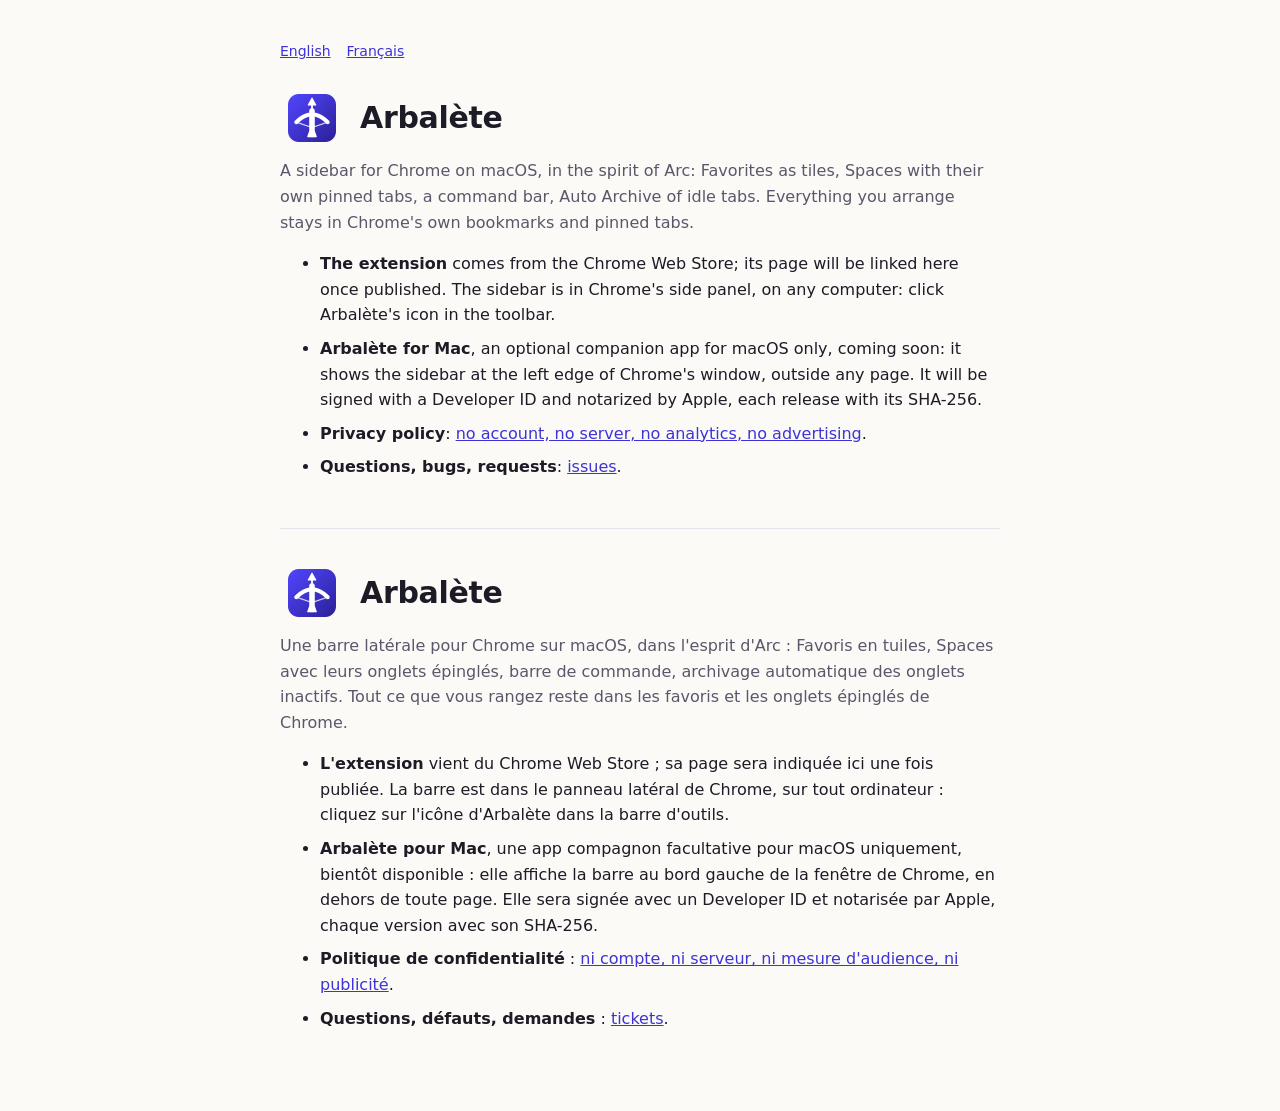
==== index.html @ 2baeafa9 "Update index.html" ====
<!doctype html>
<html lang="en">
  <head>
    <meta charset="utf-8" />
    <meta name="viewport" content="width=device-width, initial-scale=1" />
    <title>Arbalète</title>
    <meta name="description" content="A sidebar for Chrome on macOS: Favorites, Spaces, pinned tabs, a command bar and Auto Archive, in Chrome's own data." />
    <link rel="icon" href="icon-128.png" />
    <!-- The public repository's home page, https://poparchi.github.io/arbalete/, published by
         `npm run publish:site` (the same text as docs/public-readme.md). Self-contained like the
         privacy policy: no script, font or request to anywhere but this site. -->
    <style>
      :root { color-scheme: light dark; --fg: #1d1b26; --muted: #5c566a; --bg: #fbfaf7; --line: #e7e2ec; --accent: #3d33d6; }
      @media (prefers-color-scheme: dark) { :root { --fg: #ece9f3; --muted: #a7a0b6; --bg: #16141c; --line: #2c2836; --accent: #9d97ff; } }
      body { margin: 0; background: var(--bg); color: var(--fg); font: 16px/1.6 -apple-system, system-ui, "Segoe UI", sans-serif; }
      main { max-width: 720px; margin: 0 auto; padding: 40px 20px 64px; }
      nav { display: flex; gap: 16px; font-size: 14px; }
      a { color: var(--accent); }
      header { display: flex; align-items: center; gap: 16px; margin: 24px 0 8px; }
      header img { width: 64px; height: 64px; }
      h1 { font-size: 30px; line-height: 1.2; margin: 0; letter-spacing: -0.01em; }
      .lead { color: var(--muted); margin: 0 0 16px; }
      section + section { border-top: 1px solid var(--line); margin-top: 48px; padding-top: 8px; }
      li { margin: 8px 0; }
    </style>
  </head>
  <body>
    <main>
      <nav><a href="#en">English</a><a href="#fr" hreflang="fr">Français</a></nav>

      <section id="en" lang="en">
        <header><img src="icon-128.png" alt="" /><h1>Arbalète</h1></header>
        <p class="lead">A sidebar for Chrome on macOS, in the spirit of Arc: Favorites as tiles, Spaces with their own pinned tabs, a command bar, Auto Archive of idle tabs. Everything you arrange stays in Chrome's own bookmarks and pinned tabs.</p>
        <ul>
          <li><strong>The extension</strong> comes from the Chrome Web Store; its page will be linked here once published. The sidebar is in Chrome's side panel, on any computer: click Arbalète's icon in the toolbar.</li>
          <li><strong>Arbalète for Mac</strong>, an optional companion app for macOS only, coming soon: it shows the sidebar at the left edge of Chrome's window, outside any page. It will be signed with a Developer ID and notarized by Apple, each release with its SHA-256.</li>
          <li><strong>Privacy policy</strong>: <a href="privacy/">no account, no server, no analytics, no advertising</a>.</li>
          <li><strong>Questions, bugs, requests</strong>: <a href="https://github.com/poparchi/arbalete/issues">issues</a>.</li>
        </ul>
      </section>

      <section id="fr" lang="fr">
        <header><img src="icon-128.png" alt="" /><h1>Arbalète</h1></header>
        <p class="lead">Une barre latérale pour Chrome sur macOS, dans l'esprit d'Arc : Favoris en tuiles, Spaces avec leurs onglets épinglés, barre de commande, archivage automatique des onglets inactifs. Tout ce que vous rangez reste dans les favoris et les onglets épinglés de Chrome.</p>
        <ul>
          <li><strong>L'extension</strong> vient du Chrome Web Store ; sa page sera indiquée ici une fois publiée. La barre est dans le panneau latéral de Chrome, sur tout ordinateur : cliquez sur l'icône d'Arbalète dans la barre d'outils.</li>
          <li><strong>Arbalète pour Mac</strong>, une app compagnon facultative pour macOS uniquement, bientôt disponible : elle affiche la barre au bord gauche de la fenêtre de Chrome, en dehors de toute page. Elle sera signée avec un Developer ID et notarisée par Apple, chaque version avec son SHA-256.</li>
          <li><strong>Politique de confidentialité</strong> : <a href="privacy/#fr">ni compte, ni serveur, ni mesure d'audience, ni publicité</a>.</li>
          <li><strong>Questions, défauts, demandes</strong> : <a href="https://github.com/poparchi/arbalete/issues">tickets</a>.</li>
        </ul>
      </section>
    </main>
  </body>
</html>
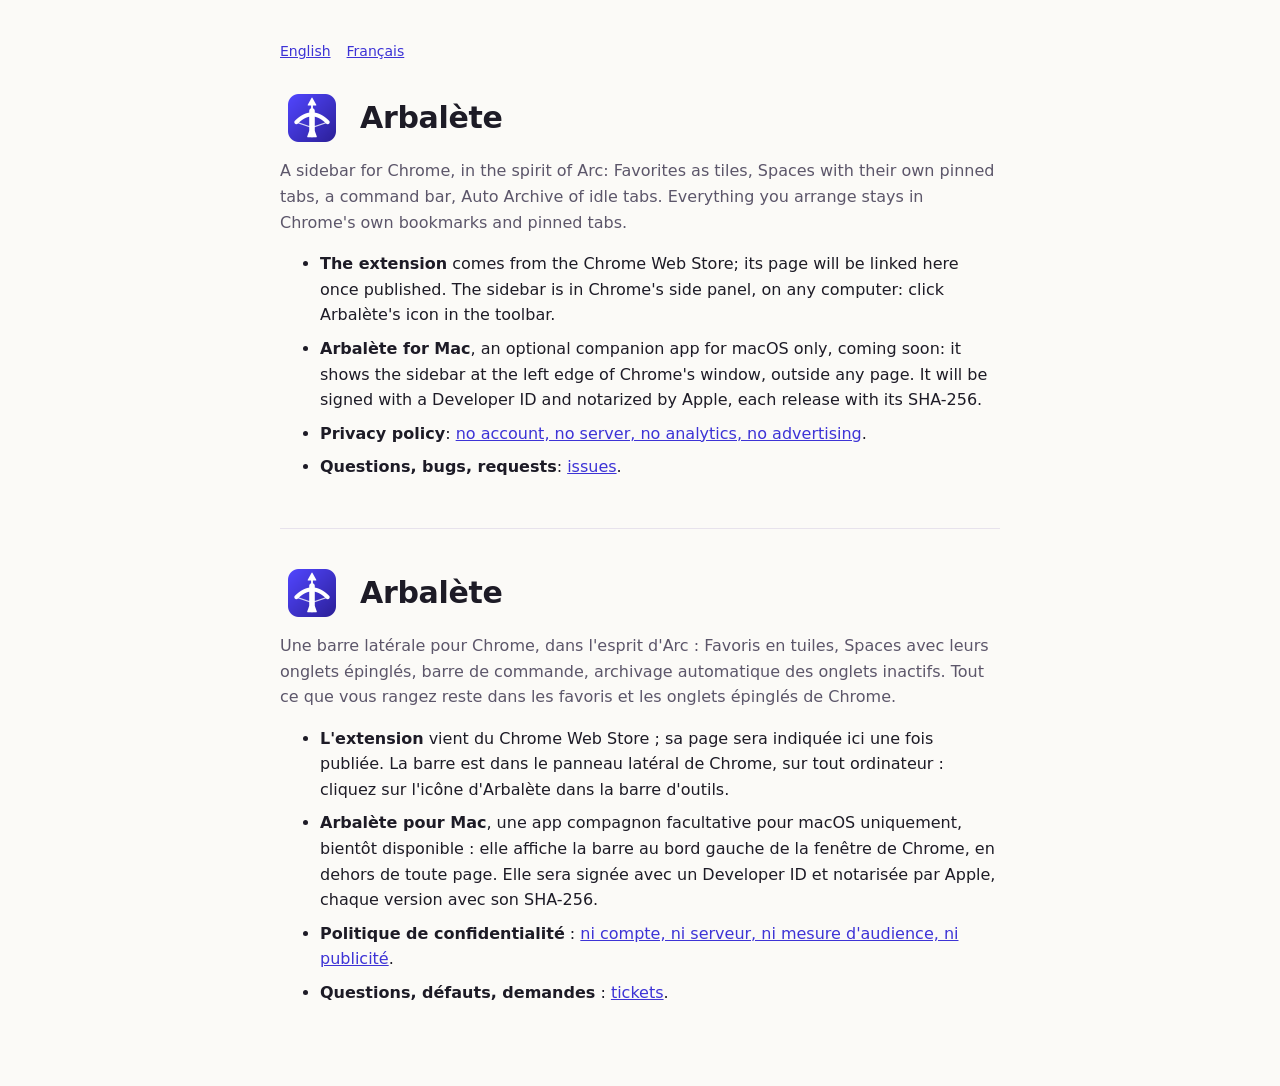
==== commit e92ea939: "Update index.html" ====
--- a/index.html
+++ b/index.html
@@ -4,7 +4,7 @@
     <meta charset="utf-8" />
     <meta name="viewport" content="width=device-width, initial-scale=1" />
     <title>Arbalète</title>
-    <meta name="description" content="A sidebar for Chrome on macOS: Favorites, Spaces, pinned tabs, a command bar and Auto Archive, in Chrome's own data." />
+    <meta name="description" content="A sidebar for Chrome: Favorites, Spaces, pinned tabs, a command bar and Auto Archive, in Chrome's own data." />
     <link rel="icon" href="icon-128.png" />
     <!-- The public repository's home page, https://poparchi.github.io/arbalete/, published by
          `npm run publish:site` (the same text as docs/public-readme.md). Self-contained like the
@@ -30,7 +30,7 @@
 
       <section id="en" lang="en">
         <header><img src="icon-128.png" alt="" /><h1>Arbalète</h1></header>
-        <p class="lead">A sidebar for Chrome on macOS, in the spirit of Arc: Favorites as tiles, Spaces with their own pinned tabs, a command bar, Auto Archive of idle tabs. Everything you arrange stays in Chrome's own bookmarks and pinned tabs.</p>
+        <p class="lead">A sidebar for Chrome, in the spirit of Arc: Favorites as tiles, Spaces with their own pinned tabs, a command bar, Auto Archive of idle tabs. Everything you arrange stays in Chrome's own bookmarks and pinned tabs.</p>
         <ul>
           <li><strong>The extension</strong> comes from the Chrome Web Store; its page will be linked here once published. The sidebar is in Chrome's side panel, on any computer: click Arbalète's icon in the toolbar.</li>
           <li><strong>Arbalète for Mac</strong>, an optional companion app for macOS only, coming soon: it shows the sidebar at the left edge of Chrome's window, outside any page. It will be signed with a Developer ID and notarized by Apple, each release with its SHA-256.</li>
@@ -41,7 +41,7 @@
 
       <section id="fr" lang="fr">
         <header><img src="icon-128.png" alt="" /><h1>Arbalète</h1></header>
-        <p class="lead">Une barre latérale pour Chrome sur macOS, dans l'esprit d'Arc : Favoris en tuiles, Spaces avec leurs onglets épinglés, barre de commande, archivage automatique des onglets inactifs. Tout ce que vous rangez reste dans les favoris et les onglets épinglés de Chrome.</p>
+        <p class="lead">Une barre latérale pour Chrome, dans l'esprit d'Arc : Favoris en tuiles, Spaces avec leurs onglets épinglés, barre de commande, archivage automatique des onglets inactifs. Tout ce que vous rangez reste dans les favoris et les onglets épinglés de Chrome.</p>
         <ul>
           <li><strong>L'extension</strong> vient du Chrome Web Store ; sa page sera indiquée ici une fois publiée. La barre est dans le panneau latéral de Chrome, sur tout ordinateur : cliquez sur l'icône d'Arbalète dans la barre d'outils.</li>
           <li><strong>Arbalète pour Mac</strong>, une app compagnon facultative pour macOS uniquement, bientôt disponible : elle affiche la barre au bord gauche de la fenêtre de Chrome, en dehors de toute page. Elle sera signée avec un Developer ID et notarisée par Apple, chaque version avec son SHA-256.</li>
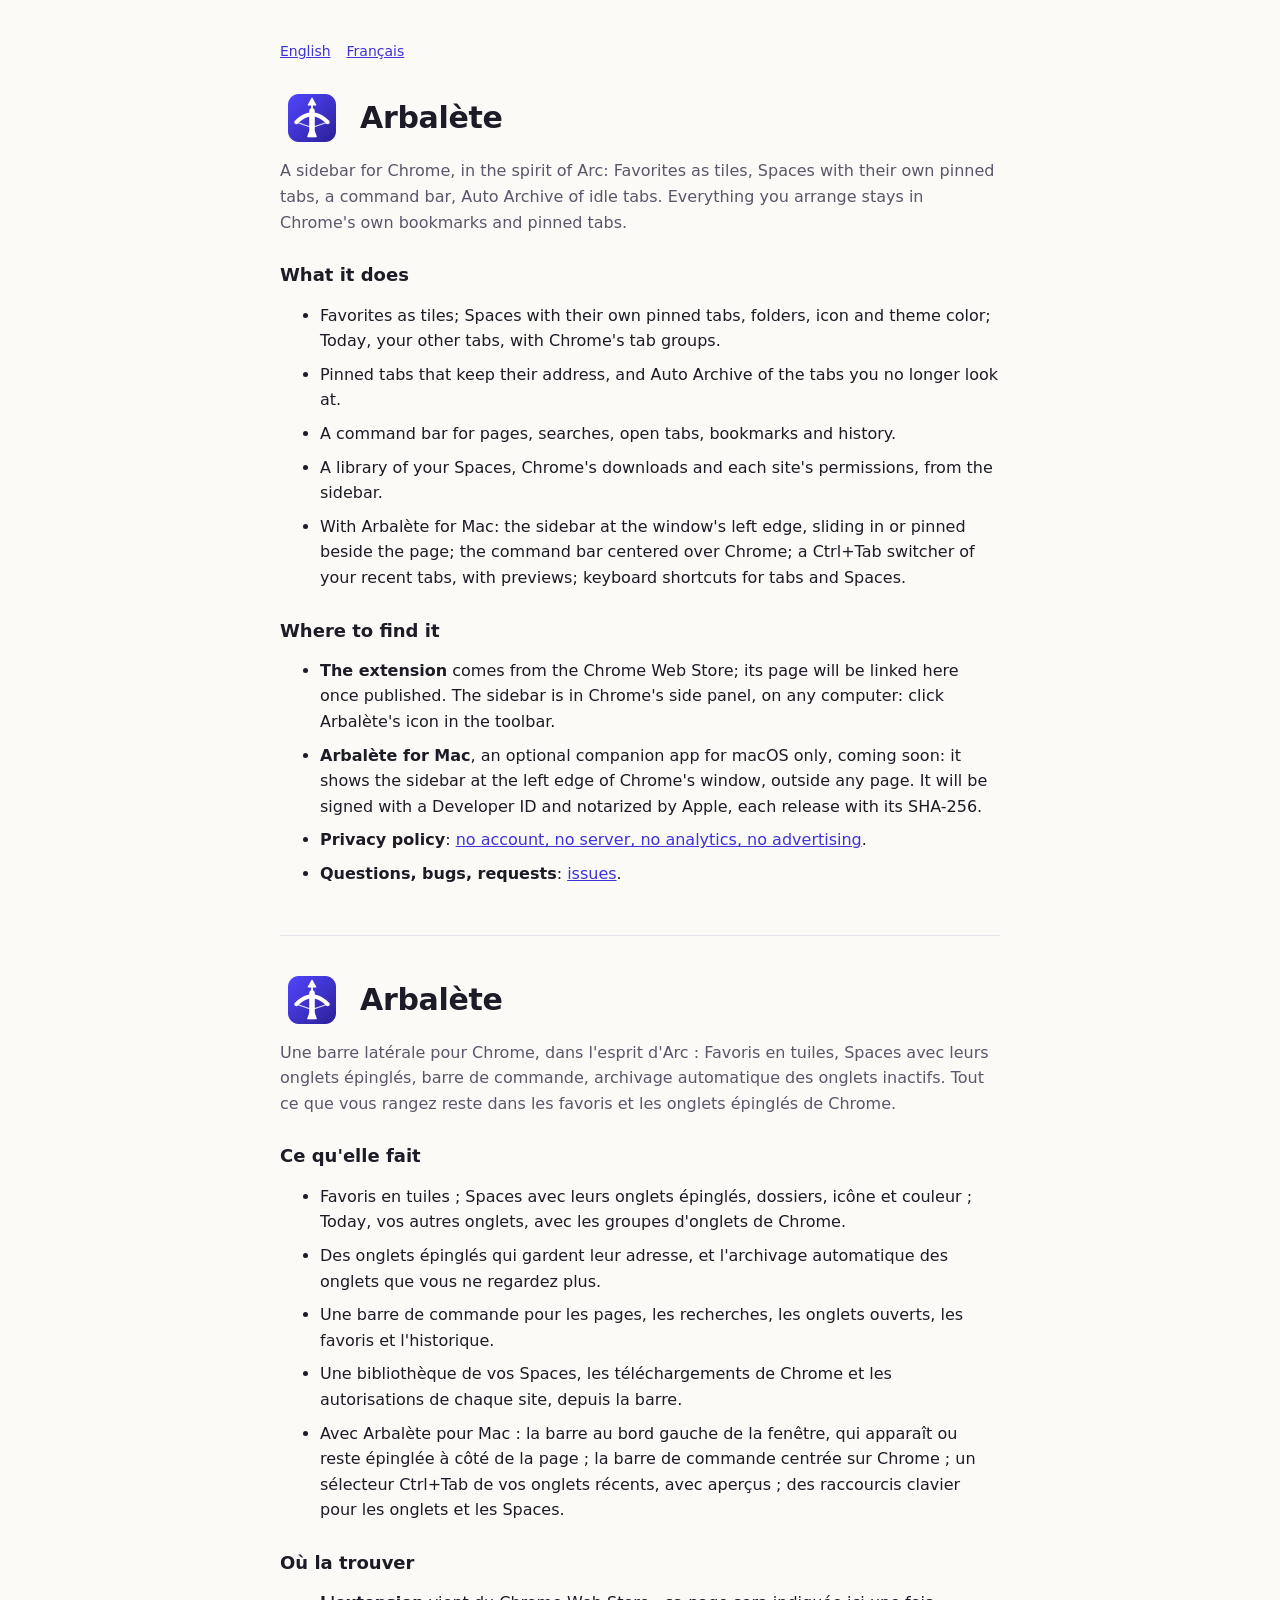
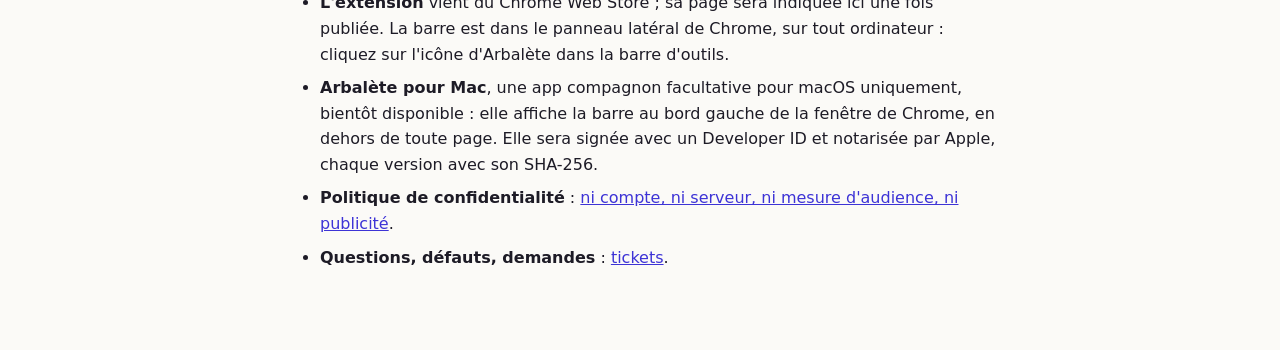
==== commit 112be83c: "Update index.html" ====
--- a/index.html
+++ b/index.html
@@ -22,6 +22,7 @@
       .lead { color: var(--muted); margin: 0 0 16px; }
       section + section { border-top: 1px solid var(--line); margin-top: 48px; padding-top: 8px; }
       li { margin: 8px 0; }
+      h2 { font-size: 18px; line-height: 1.3; margin: 28px 0 0; }
     </style>
   </head>
   <body>
@@ -31,6 +32,15 @@
       <section id="en" lang="en">
         <header><img src="icon-128.png" alt="" /><h1>Arbalète</h1></header>
         <p class="lead">A sidebar for Chrome, in the spirit of Arc: Favorites as tiles, Spaces with their own pinned tabs, a command bar, Auto Archive of idle tabs. Everything you arrange stays in Chrome's own bookmarks and pinned tabs.</p>
+        <h2>What it does</h2>
+        <ul>
+          <li>Favorites as tiles; Spaces with their own pinned tabs, folders, icon and theme color; Today, your other tabs, with Chrome's tab groups.</li>
+          <li>Pinned tabs that keep their address, and Auto Archive of the tabs you no longer look at.</li>
+          <li>A command bar for pages, searches, open tabs, bookmarks and history.</li>
+          <li>A library of your Spaces, Chrome's downloads and each site's permissions, from the sidebar.</li>
+          <li>With Arbalète for Mac: the sidebar at the window's left edge, sliding in or pinned beside the page; the command bar centered over Chrome; a Ctrl+Tab switcher of your recent tabs, with previews; keyboard shortcuts for tabs and Spaces.</li>
+        </ul>
+        <h2>Where to find it</h2>
         <ul>
           <li><strong>The extension</strong> comes from the Chrome Web Store; its page will be linked here once published. The sidebar is in Chrome's side panel, on any computer: click Arbalète's icon in the toolbar.</li>
           <li><strong>Arbalète for Mac</strong>, an optional companion app for macOS only, coming soon: it shows the sidebar at the left edge of Chrome's window, outside any page. It will be signed with a Developer ID and notarized by Apple, each release with its SHA-256.</li>
@@ -41,12 +51,21 @@
 
       <section id="fr" lang="fr">
         <header><img src="icon-128.png" alt="" /><h1>Arbalète</h1></header>
-        <p class="lead">Une barre latérale pour Chrome, dans l'esprit d'Arc : Favoris en tuiles, Spaces avec leurs onglets épinglés, barre de commande, archivage automatique des onglets inactifs. Tout ce que vous rangez reste dans les favoris et les onglets épinglés de Chrome.</p>
+        <p class="lead">Une barre latérale pour Chrome, dans l'esprit d'Arc : Favoris en tuiles, Spaces avec leurs onglets épinglés, barre de commande, archivage automatique des onglets inactifs. Tout ce que vous rangez reste dans les favoris et les onglets épinglés de Chrome.</p>
+        <h2>Ce qu'elle fait</h2>
         <ul>
-          <li><strong>L'extension</strong> vient du Chrome Web Store ; sa page sera indiquée ici une fois publiée. La barre est dans le panneau latéral de Chrome, sur tout ordinateur : cliquez sur l'icône d'Arbalète dans la barre d'outils.</li>
-          <li><strong>Arbalète pour Mac</strong>, une app compagnon facultative pour macOS uniquement, bientôt disponible : elle affiche la barre au bord gauche de la fenêtre de Chrome, en dehors de toute page. Elle sera signée avec un Developer ID et notarisée par Apple, chaque version avec son SHA-256.</li>
-          <li><strong>Politique de confidentialité</strong> : <a href="privacy/#fr">ni compte, ni serveur, ni mesure d'audience, ni publicité</a>.</li>
-          <li><strong>Questions, défauts, demandes</strong> : <a href="https://github.com/poparchi/arbalete/issues">tickets</a>.</li>
+          <li>Favoris en tuiles ; Spaces avec leurs onglets épinglés, dossiers, icône et couleur ; Today, vos autres onglets, avec les groupes d'onglets de Chrome.</li>
+          <li>Des onglets épinglés qui gardent leur adresse, et l'archivage automatique des onglets que vous ne regardez plus.</li>
+          <li>Une barre de commande pour les pages, les recherches, les onglets ouverts, les favoris et l'historique.</li>
+          <li>Une bibliothèque de vos Spaces, les téléchargements de Chrome et les autorisations de chaque site, depuis la barre.</li>
+          <li>Avec Arbalète pour Mac : la barre au bord gauche de la fenêtre, qui apparaît ou reste épinglée à côté de la page ; la barre de commande centrée sur Chrome ; un sélecteur Ctrl+Tab de vos onglets récents, avec aperçus ; des raccourcis clavier pour les onglets et les Spaces.</li>
+        </ul>
+        <h2>Où la trouver</h2>
+        <ul>
+          <li><strong>L'extension</strong> vient du Chrome Web Store ; sa page sera indiquée ici une fois publiée. La barre est dans le panneau latéral de Chrome, sur tout ordinateur : cliquez sur l'icône d'Arbalète dans la barre d'outils.</li>
+          <li><strong>Arbalète pour Mac</strong>, une app compagnon facultative pour macOS uniquement, bientôt disponible : elle affiche la barre au bord gauche de la fenêtre de Chrome, en dehors de toute page. Elle sera signée avec un Developer ID et notarisée par Apple, chaque version avec son SHA-256.</li>
+          <li><strong>Politique de confidentialité</strong> : <a href="privacy/#fr">ni compte, ni serveur, ni mesure d'audience, ni publicité</a>.</li>
+          <li><strong>Questions, défauts, demandes</strong> : <a href="https://github.com/poparchi/arbalete/issues">tickets</a>.</li>
         </ul>
       </section>
     </main>
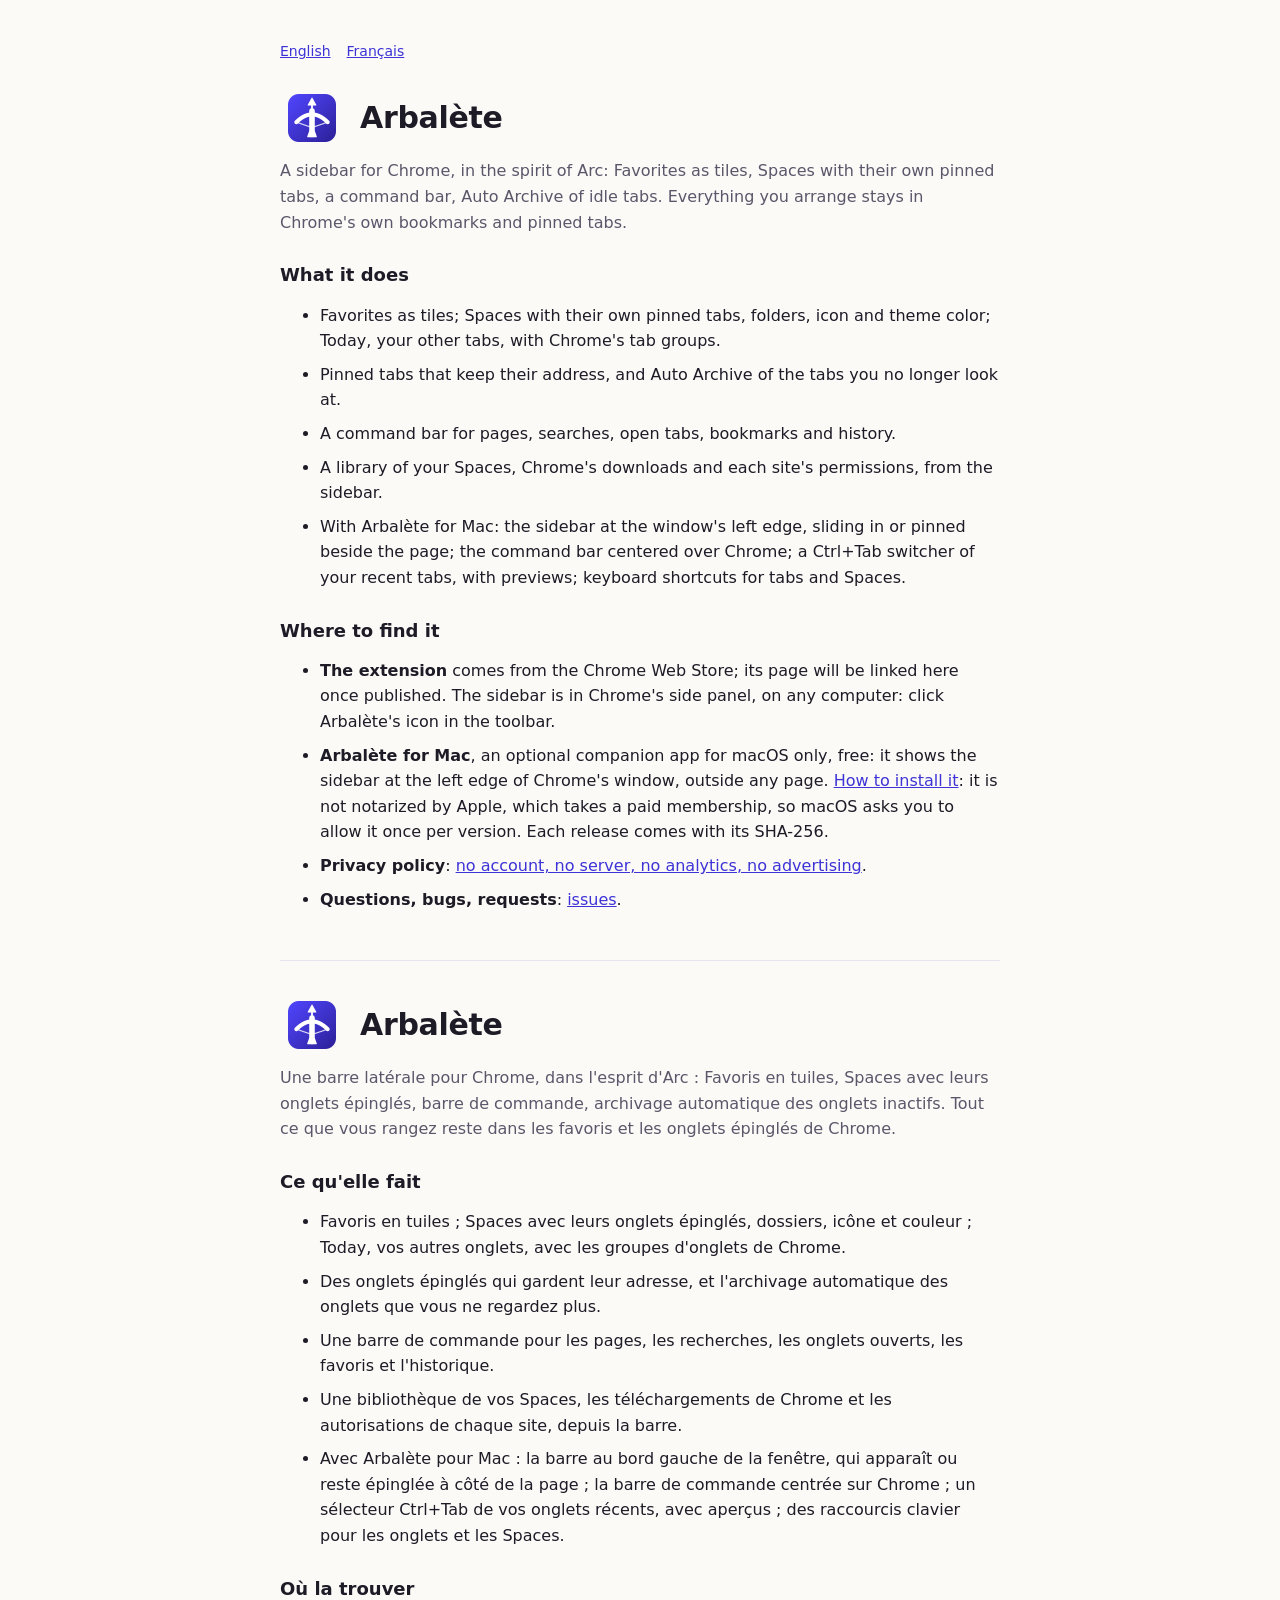
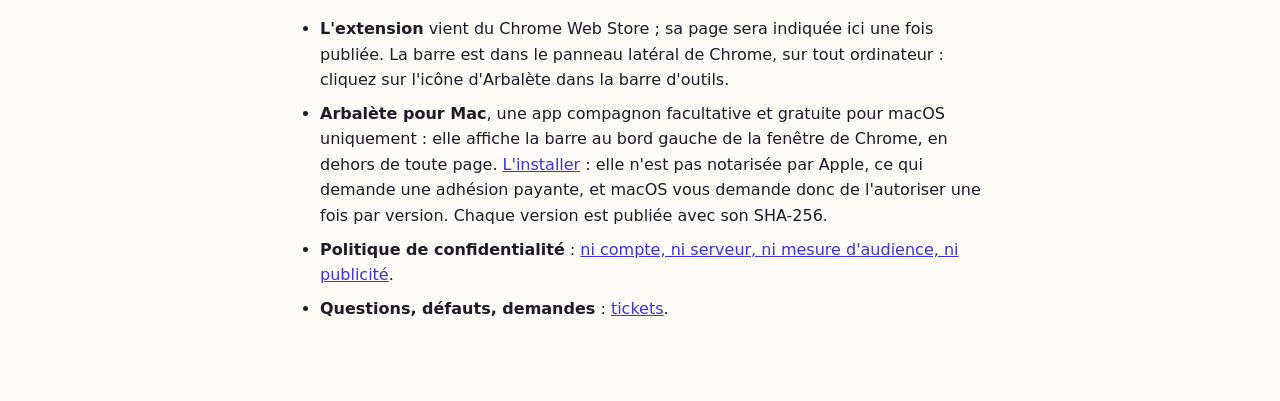
==== commit 7f89053b: "Update index.html" ====
--- a/index.html
+++ b/index.html
@@ -43,7 +43,7 @@
         <h2>Where to find it</h2>
         <ul>
           <li><strong>The extension</strong> comes from the Chrome Web Store; its page will be linked here once published. The sidebar is in Chrome's side panel, on any computer: click Arbalète's icon in the toolbar.</li>
-          <li><strong>Arbalète for Mac</strong>, an optional companion app for macOS only, coming soon: it shows the sidebar at the left edge of Chrome's window, outside any page. It will be signed with a Developer ID and notarized by Apple, each release with its SHA-256.</li>
+          <li><strong>Arbalète for Mac</strong>, an optional companion app for macOS only, free: it shows the sidebar at the left edge of Chrome's window, outside any page. <a href="mac/">How to install it</a>: it is not notarized by Apple, which takes a paid membership, so macOS asks you to allow it once per version. Each release comes with its SHA-256.</li>
           <li><strong>Privacy policy</strong>: <a href="privacy/">no account, no server, no analytics, no advertising</a>.</li>
           <li><strong>Questions, bugs, requests</strong>: <a href="https://github.com/poparchi/arbalete/issues">issues</a>.</li>
         </ul>
@@ -63,7 +63,7 @@
         <h2>Où la trouver</h2>
         <ul>
           <li><strong>L'extension</strong> vient du Chrome Web Store ; sa page sera indiquée ici une fois publiée. La barre est dans le panneau latéral de Chrome, sur tout ordinateur : cliquez sur l'icône d'Arbalète dans la barre d'outils.</li>
-          <li><strong>Arbalète pour Mac</strong>, une app compagnon facultative pour macOS uniquement, bientôt disponible : elle affiche la barre au bord gauche de la fenêtre de Chrome, en dehors de toute page. Elle sera signée avec un Developer ID et notarisée par Apple, chaque version avec son SHA-256.</li>
+          <li><strong>Arbalète pour Mac</strong>, une app compagnon facultative et gratuite pour macOS uniquement : elle affiche la barre au bord gauche de la fenêtre de Chrome, en dehors de toute page. <a href="mac/#fr">L'installer</a> : elle n'est pas notarisée par Apple, ce qui demande une adhésion payante, et macOS vous demande donc de l'autoriser une fois par version. Chaque version est publiée avec son SHA-256.</li>
           <li><strong>Politique de confidentialité</strong> : <a href="privacy/#fr">ni compte, ni serveur, ni mesure d'audience, ni publicité</a>.</li>
           <li><strong>Questions, défauts, demandes</strong> : <a href="https://github.com/poparchi/arbalete/issues">tickets</a>.</li>
         </ul>
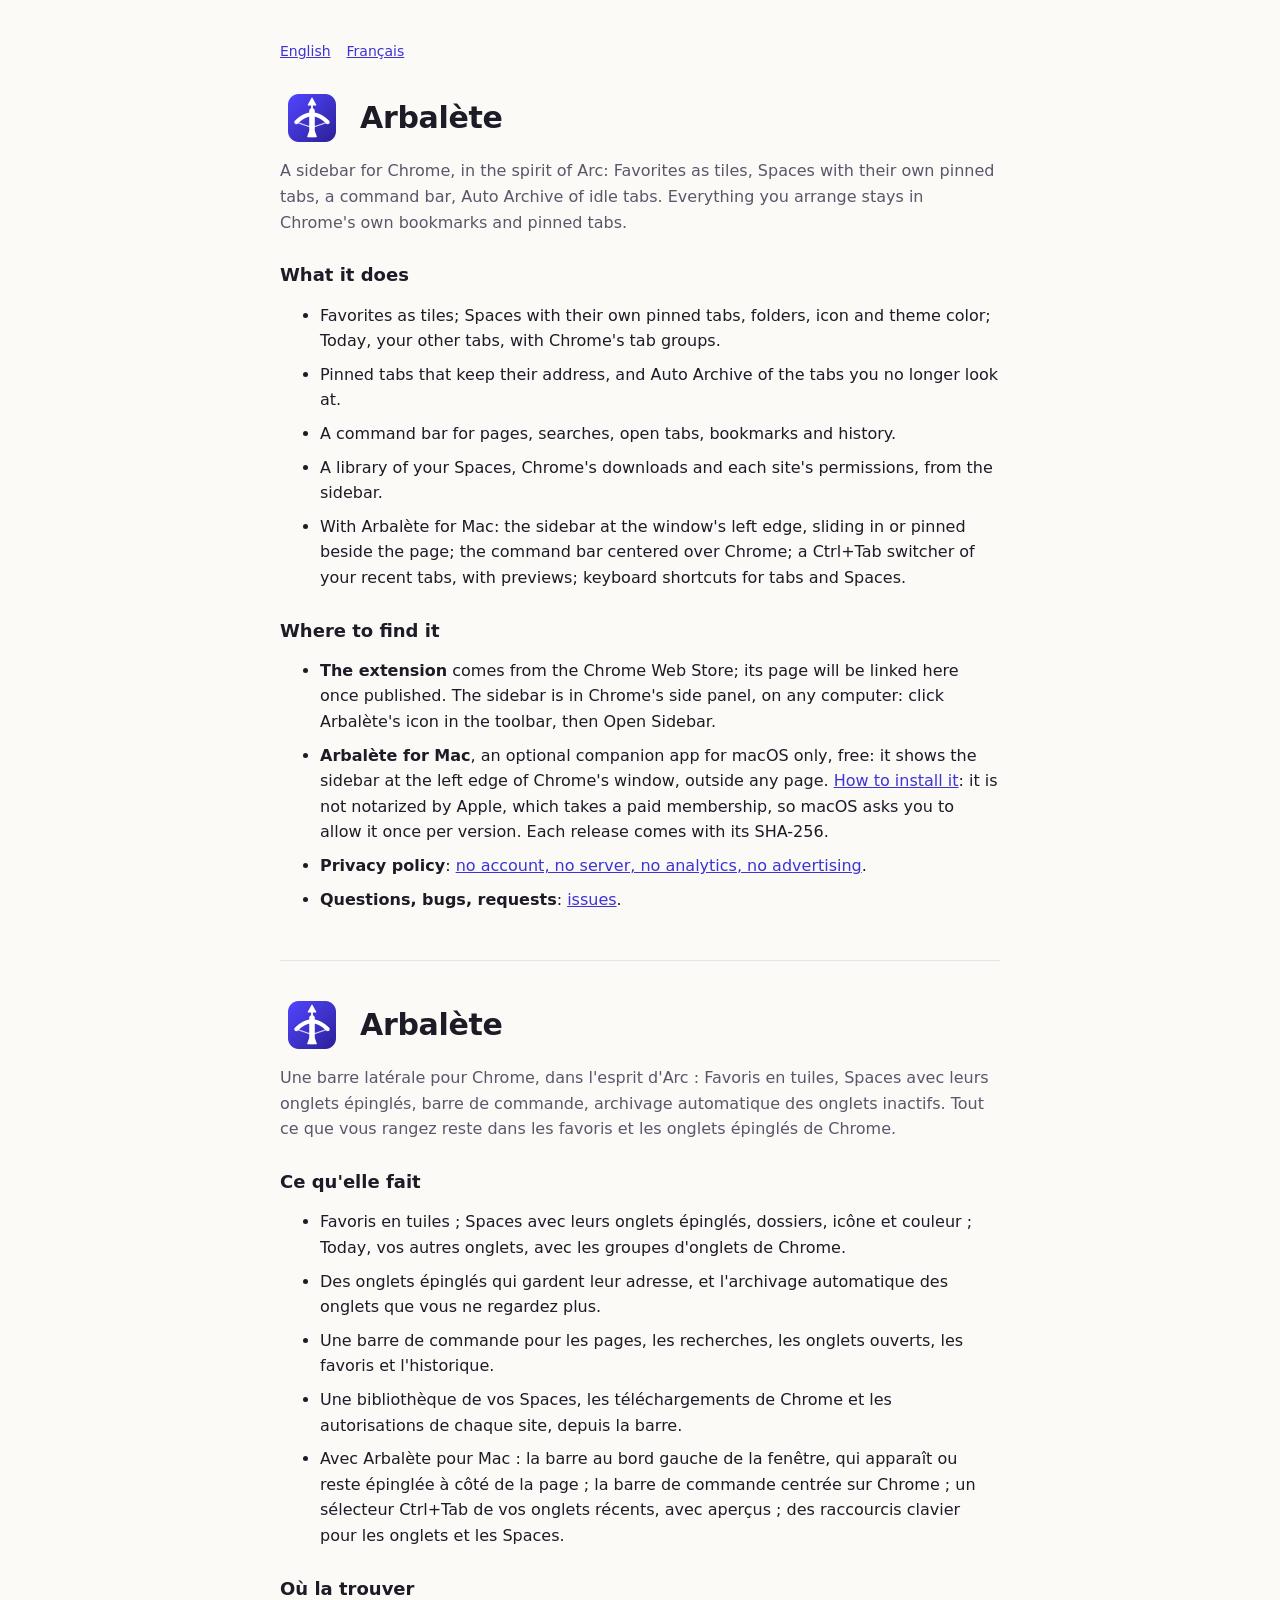
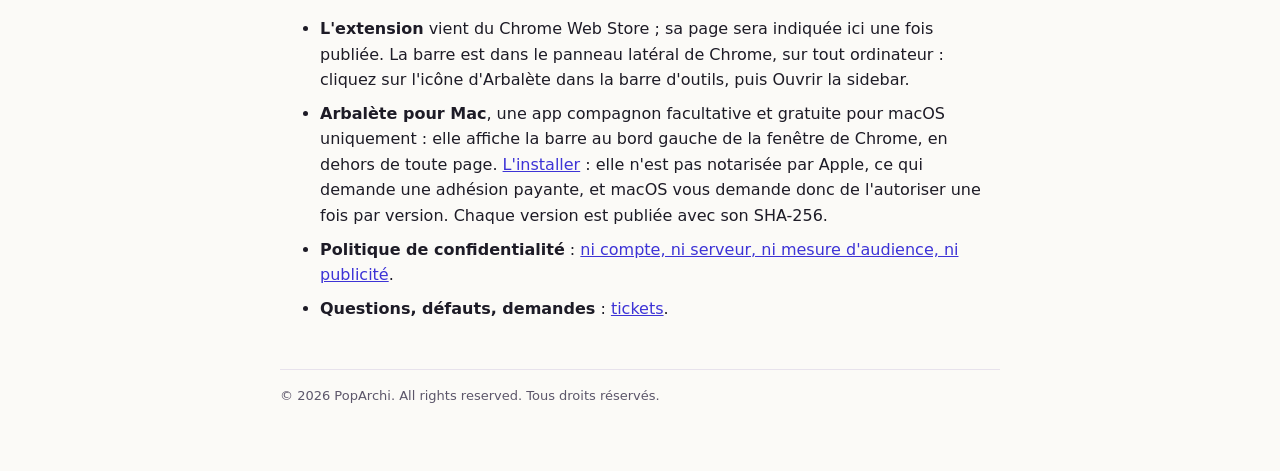
==== commit d0c1cc22: "Update index.html" ====
--- a/index.html
+++ b/index.html
@@ -23,6 +23,7 @@
       section + section { border-top: 1px solid var(--line); margin-top: 48px; padding-top: 8px; }
       li { margin: 8px 0; }
       h2 { font-size: 18px; line-height: 1.3; margin: 28px 0 0; }
+      .notice { margin-top: 48px; padding-top: 16px; border-top: 1px solid var(--line); font-size: 13px; color: var(--muted); }
     </style>
   </head>
   <body>
@@ -42,7 +43,7 @@
         </ul>
         <h2>Where to find it</h2>
         <ul>
-          <li><strong>The extension</strong> comes from the Chrome Web Store; its page will be linked here once published. The sidebar is in Chrome's side panel, on any computer: click Arbalète's icon in the toolbar.</li>
+          <li><strong>The extension</strong> comes from the Chrome Web Store; its page will be linked here once published. The sidebar is in Chrome's side panel, on any computer: click Arbalète's icon in the toolbar, then Open Sidebar.</li>
           <li><strong>Arbalète for Mac</strong>, an optional companion app for macOS only, free: it shows the sidebar at the left edge of Chrome's window, outside any page. <a href="mac/">How to install it</a>: it is not notarized by Apple, which takes a paid membership, so macOS asks you to allow it once per version. Each release comes with its SHA-256.</li>
           <li><strong>Privacy policy</strong>: <a href="privacy/">no account, no server, no analytics, no advertising</a>.</li>
           <li><strong>Questions, bugs, requests</strong>: <a href="https://github.com/poparchi/arbalete/issues">issues</a>.</li>
@@ -62,12 +63,13 @@
         </ul>
         <h2>Où la trouver</h2>
         <ul>
-          <li><strong>L'extension</strong> vient du Chrome Web Store ; sa page sera indiquée ici une fois publiée. La barre est dans le panneau latéral de Chrome, sur tout ordinateur : cliquez sur l'icône d'Arbalète dans la barre d'outils.</li>
+          <li><strong>L'extension</strong> vient du Chrome Web Store ; sa page sera indiquée ici une fois publiée. La barre est dans le panneau latéral de Chrome, sur tout ordinateur : cliquez sur l'icône d'Arbalète dans la barre d'outils, puis Ouvrir la sidebar.</li>
           <li><strong>Arbalète pour Mac</strong>, une app compagnon facultative et gratuite pour macOS uniquement : elle affiche la barre au bord gauche de la fenêtre de Chrome, en dehors de toute page. <a href="mac/#fr">L'installer</a> : elle n'est pas notarisée par Apple, ce qui demande une adhésion payante, et macOS vous demande donc de l'autoriser une fois par version. Chaque version est publiée avec son SHA-256.</li>
           <li><strong>Politique de confidentialité</strong> : <a href="privacy/#fr">ni compte, ni serveur, ni mesure d'audience, ni publicité</a>.</li>
           <li><strong>Questions, défauts, demandes</strong> : <a href="https://github.com/poparchi/arbalete/issues">tickets</a>.</li>
         </ul>
       </section>
+      <footer class="notice">© 2026 PopArchi. All rights reserved. Tous droits réservés.</footer>
     </main>
   </body>
 </html>
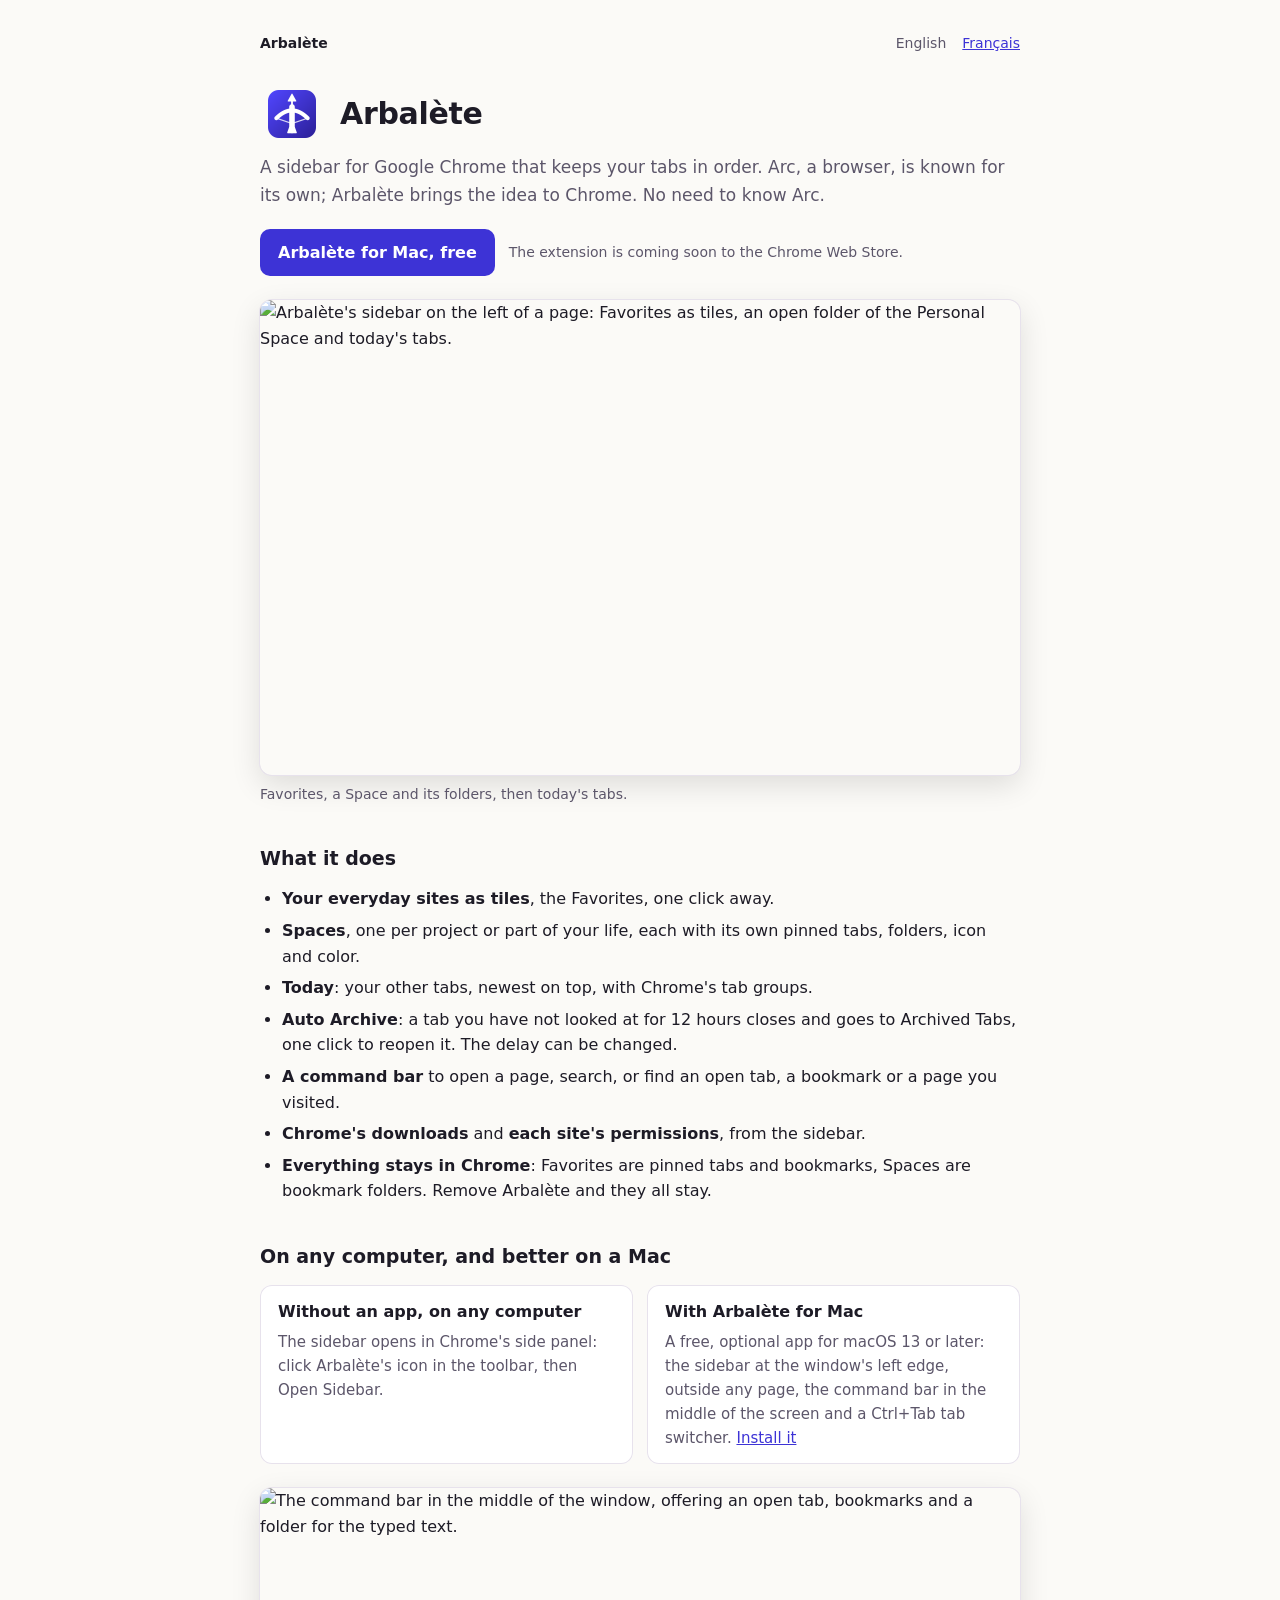
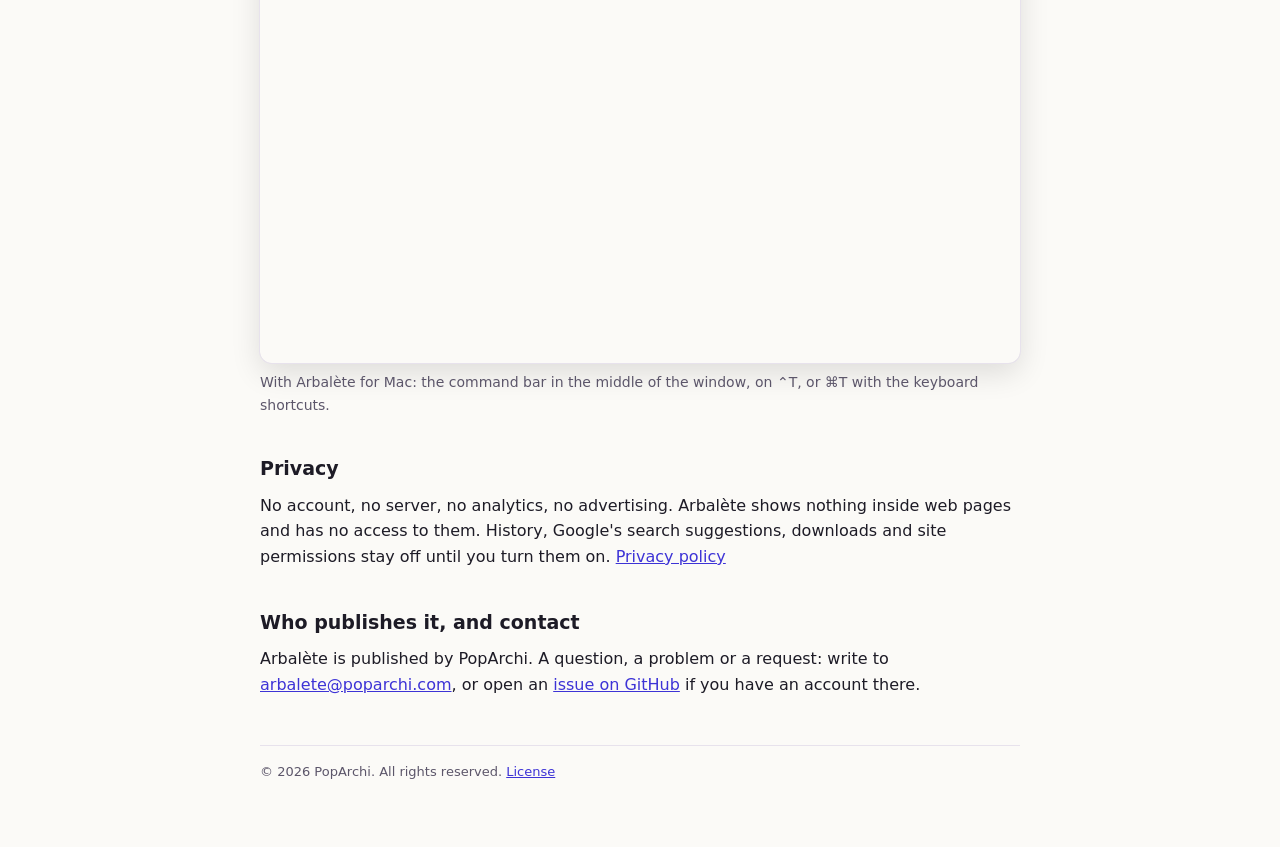
==== commit b0721837: "Update index.html" ====
--- a/index.html
+++ b/index.html
@@ -3,73 +3,99 @@
   <head>
     <meta charset="utf-8" />
     <meta name="viewport" content="width=device-width, initial-scale=1" />
-    <title>Arbalète</title>
-    <meta name="description" content="A sidebar for Chrome: Favorites, Spaces, pinned tabs, a command bar and Auto Archive, in Chrome's own data." />
+    <title>Arbalète: a sidebar for Chrome, in the spirit of Arc</title>
+    <meta name="description" content="Arbalète keeps your Chrome tabs in a sidebar: Favorites, Spaces, pinned tabs, a command bar and Auto Archive. Free, no account, with a free companion app for Mac." />
+    <link rel="canonical" href="https://poparchi.github.io/arbalete/" />
+    <link rel="alternate" hreflang="en" href="https://poparchi.github.io/arbalete/" />
+    <link rel="alternate" hreflang="fr" href="https://poparchi.github.io/arbalete/fr/" />
+    <link rel="alternate" hreflang="x-default" href="https://poparchi.github.io/arbalete/" />
+    <meta property="og:type" content="website" />
+    <meta property="og:site_name" content="Arbalète" />
+    <meta property="og:url" content="https://poparchi.github.io/arbalete/" />
+    <meta property="og:title" content="Arbalète: a sidebar for Chrome" />
+    <meta property="og:description" content="Favorites, Spaces, pinned tabs, a command bar and Auto Archive, in Chrome's own data. With a free app for Mac." />
+    <meta property="og:image" content="https://poparchi.github.io/arbalete/site/og-en.jpg" />
+    <meta property="og:locale" content="en_US" />
+    <meta property="og:locale:alternate" content="fr_FR" />
+    <meta name="twitter:card" content="summary_large_image" />
     <link rel="icon" href="icon-128.png" />
-    <!-- The public repository's home page, https://poparchi.github.io/arbalete/, published by
-         `npm run publish:site` (the same text as docs/public-readme.md). Self-contained like the
-         privacy policy: no script, font or request to anywhere but this site. -->
-    <style>
-      :root { color-scheme: light dark; --fg: #1d1b26; --muted: #5c566a; --bg: #fbfaf7; --line: #e7e2ec; --accent: #3d33d6; }
-      @media (prefers-color-scheme: dark) { :root { --fg: #ece9f3; --muted: #a7a0b6; --bg: #16141c; --line: #2c2836; --accent: #9d97ff; } }
-      body { margin: 0; background: var(--bg); color: var(--fg); font: 16px/1.6 -apple-system, system-ui, "Segoe UI", sans-serif; }
-      main { max-width: 720px; margin: 0 auto; padding: 40px 20px 64px; }
-      nav { display: flex; gap: 16px; font-size: 14px; }
-      a { color: var(--accent); }
-      header { display: flex; align-items: center; gap: 16px; margin: 24px 0 8px; }
-      header img { width: 64px; height: 64px; }
-      h1 { font-size: 30px; line-height: 1.2; margin: 0; letter-spacing: -0.01em; }
-      .lead { color: var(--muted); margin: 0 0 16px; }
-      section + section { border-top: 1px solid var(--line); margin-top: 48px; padding-top: 8px; }
-      li { margin: 8px 0; }
-      h2 { font-size: 18px; line-height: 1.3; margin: 28px 0 0; }
-      .notice { margin-top: 48px; padding-top: 16px; border-top: 1px solid var(--line); font-size: 13px; color: var(--muted); }
-    </style>
+    <link rel="stylesheet" href="site.css" />
+    <!-- The site's home page, https://poparchi.github.io/arbalete/ (docs/public-index-fr.html in
+         French), published by `npm run publish:site`. Its one script points a French browser to the
+         French page, and sends the former #fr anchor there. No request to anywhere but this site. -->
+    <script>
+      if (location.hash === "#fr") location.replace("fr/");
+    </script>
+    <script type="application/ld+json">
+      {
+        "@context": "https://schema.org",
+        "@type": "SoftwareApplication",
+        "name": "Arbalète",
+        "description": "A sidebar for Google Chrome: Favorites, Spaces, pinned tabs, a command bar and Auto Archive, with a free companion app for macOS.",
+        "url": "https://poparchi.github.io/arbalete/",
+        "image": "https://poparchi.github.io/arbalete/site/sidebar-en.jpg",
+        "applicationCategory": "BrowserApplication",
+        "operatingSystem": "Google Chrome; macOS 13 or later for the app",
+        "inLanguage": ["en", "fr"],
+        "offers": { "@type": "Offer", "price": "0", "priceCurrency": "EUR" },
+        "publisher": { "@type": "Organization", "name": "PopArchi" }
+      }
+    </script>
   </head>
   <body>
     <main>
-      <nav><a href="#en">English</a><a href="#fr" hreflang="fr">Français</a></nav>
+      <nav><a class="home" href="./">Arbalète</a><a aria-current="page">English</a><a href="fr/" hreflang="fr" lang="fr">Français</a></nav>
+      <p class="other-language" id="other-language" lang="fr" hidden><a href="fr/">Cette page existe en français.</a></p>
+      <script>
+        if (/^fr\b/i.test(navigator.language)) document.getElementById("other-language").hidden = false;
+      </script>
 
-      <section id="en" lang="en">
-        <header><img src="icon-128.png" alt="" /><h1>Arbalète</h1></header>
-        <p class="lead">A sidebar for Chrome, in the spirit of Arc: Favorites as tiles, Spaces with their own pinned tabs, a command bar, Auto Archive of idle tabs. Everything you arrange stays in Chrome's own bookmarks and pinned tabs.</p>
-        <h2>What it does</h2>
-        <ul>
-          <li>Favorites as tiles; Spaces with their own pinned tabs, folders, icon and theme color; Today, your other tabs, with Chrome's tab groups.</li>
-          <li>Pinned tabs that keep their address, and Auto Archive of the tabs you no longer look at.</li>
-          <li>A command bar for pages, searches, open tabs, bookmarks and history.</li>
-          <li>A library of your Spaces, Chrome's downloads and each site's permissions, from the sidebar.</li>
-          <li>With Arbalète for Mac: the sidebar at the window's left edge, sliding in or pinned beside the page; the command bar centered over Chrome; a Ctrl+Tab switcher of your recent tabs, with previews; keyboard shortcuts for tabs and Spaces.</li>
-        </ul>
-        <h2>Where to find it</h2>
-        <ul>
-          <li><strong>The extension</strong> comes from the Chrome Web Store; its page will be linked here once published. The sidebar is in Chrome's side panel, on any computer: click Arbalète's icon in the toolbar, then Open Sidebar.</li>
-          <li><strong>Arbalète for Mac</strong>, an optional companion app for macOS only, free: it shows the sidebar at the left edge of Chrome's window, outside any page. <a href="mac/">How to install it</a>: it is not notarized by Apple, which takes a paid membership, so macOS asks you to allow it once per version. Each release comes with its SHA-256.</li>
-          <li><strong>Privacy policy</strong>: <a href="privacy/">no account, no server, no analytics, no advertising</a>.</li>
-          <li><strong>Questions, bugs, requests</strong>: <a href="https://github.com/poparchi/arbalete/issues">issues</a>.</li>
-        </ul>
-      </section>
+      <header><img src="icon-128.png" alt="" /><h1>Arbalète</h1></header>
+      <p class="lead">A sidebar for Google Chrome that keeps your tabs in order. Arc, a browser, is known for its own; Arbalète brings the idea to Chrome. No need to know Arc.</p>
+      <div class="actions">
+        <a class="cta" href="mac/">Arbalète for Mac, free</a>
+        <span class="soon">The extension is coming soon to the Chrome Web Store.</span>
+      </div>
 
-      <section id="fr" lang="fr">
-        <header><img src="icon-128.png" alt="" /><h1>Arbalète</h1></header>
-        <p class="lead">Une barre latérale pour Chrome, dans l'esprit d'Arc : Favoris en tuiles, Spaces avec leurs onglets épinglés, barre de commande, archivage automatique des onglets inactifs. Tout ce que vous rangez reste dans les favoris et les onglets épinglés de Chrome.</p>
-        <h2>Ce qu'elle fait</h2>
-        <ul>
-          <li>Favoris en tuiles ; Spaces avec leurs onglets épinglés, dossiers, icône et couleur ; Today, vos autres onglets, avec les groupes d'onglets de Chrome.</li>
-          <li>Des onglets épinglés qui gardent leur adresse, et l'archivage automatique des onglets que vous ne regardez plus.</li>
-          <li>Une barre de commande pour les pages, les recherches, les onglets ouverts, les favoris et l'historique.</li>
-          <li>Une bibliothèque de vos Spaces, les téléchargements de Chrome et les autorisations de chaque site, depuis la barre.</li>
-          <li>Avec Arbalète pour Mac : la barre au bord gauche de la fenêtre, qui apparaît ou reste épinglée à côté de la page ; la barre de commande centrée sur Chrome ; un sélecteur Ctrl+Tab de vos onglets récents, avec aperçus ; des raccourcis clavier pour les onglets et les Spaces.</li>
-        </ul>
-        <h2>Où la trouver</h2>
-        <ul>
-          <li><strong>L'extension</strong> vient du Chrome Web Store ; sa page sera indiquée ici une fois publiée. La barre est dans le panneau latéral de Chrome, sur tout ordinateur : cliquez sur l'icône d'Arbalète dans la barre d'outils, puis Ouvrir la sidebar.</li>
-          <li><strong>Arbalète pour Mac</strong>, une app compagnon facultative et gratuite pour macOS uniquement : elle affiche la barre au bord gauche de la fenêtre de Chrome, en dehors de toute page. <a href="mac/#fr">L'installer</a> : elle n'est pas notarisée par Apple, ce qui demande une adhésion payante, et macOS vous demande donc de l'autoriser une fois par version. Chaque version est publiée avec son SHA-256.</li>
-          <li><strong>Politique de confidentialité</strong> : <a href="privacy/#fr">ni compte, ni serveur, ni mesure d'audience, ni publicité</a>.</li>
-          <li><strong>Questions, défauts, demandes</strong> : <a href="https://github.com/poparchi/arbalete/issues">tickets</a>.</li>
-        </ul>
-      </section>
-      <footer class="notice">© 2026 PopArchi. All rights reserved. Tous droits réservés.</footer>
+      <figure>
+        <img src="site/sidebar-en.jpg" width="1280" height="800" alt="Arbalète's sidebar on the left of a page: Favorites as tiles, an open folder of the Personal Space and today's tabs." />
+        <figcaption>Favorites, a Space and its folders, then today's tabs.</figcaption>
+      </figure>
+
+      <h2>What it does</h2>
+      <ul>
+        <li><strong>Your everyday sites as tiles</strong>, the Favorites, one click away.</li>
+        <li><strong>Spaces</strong>, one per project or part of your life, each with its own pinned tabs, folders, icon and color.</li>
+        <li><strong>Today</strong>: your other tabs, newest on top, with Chrome's tab groups.</li>
+        <li><strong>Auto Archive</strong>: a tab you have not looked at for 12 hours closes and goes to Archived Tabs, one click to reopen it. The delay can be changed.</li>
+        <li><strong>A command bar</strong> to open a page, search, or find an open tab, a bookmark or a page you visited.</li>
+        <li><strong>Chrome's downloads</strong> and <strong>each site's permissions</strong>, from the sidebar.</li>
+        <li><strong>Everything stays in Chrome</strong>: Favorites are pinned tabs and bookmarks, Spaces are bookmark folders. Remove Arbalète and they all stay.</li>
+      </ul>
+
+      <h2>On any computer, and better on a Mac</h2>
+      <div class="modes">
+        <div>
+          <h3>Without an app, on any computer</h3>
+          <p>The sidebar opens in Chrome's side panel: click Arbalète's icon in the toolbar, then Open Sidebar.</p>
+        </div>
+        <div>
+          <h3>With Arbalète for Mac</h3>
+          <p>A free, optional app for macOS 13 or later: the sidebar at the window's left edge, outside any page, the command bar in the middle of the screen and a Ctrl+Tab tab switcher. <a href="mac/">Install it</a></p>
+        </div>
+      </div>
+      <figure>
+        <img src="site/command-bar-en.jpg" width="1280" height="800" alt="The command bar in the middle of the window, offering an open tab, bookmarks and a folder for the typed text." loading="lazy" />
+        <figcaption>With Arbalète for Mac: the command bar in the middle of the window, on ⌃T, or ⌘T with the keyboard shortcuts.</figcaption>
+      </figure>
+
+      <h2>Privacy</h2>
+      <p>No account, no server, no analytics, no advertising. Arbalète shows nothing inside web pages and has no access to them. History, Google's search suggestions, downloads and site permissions stay off until you turn them on. <a href="privacy/">Privacy policy</a></p>
+
+      <h2>Who publishes it, and contact</h2>
+      <p>Arbalète is published by PopArchi. A question, a problem or a request: write to <a href="mailto:arbalete@poparchi.com">arbalete@poparchi.com</a>, or open an <a href="https://github.com/poparchi/arbalete/issues">issue on GitHub</a> if you have an account there.</p>
+
+      <p class="notice">© 2026 PopArchi. All rights reserved. <a href="https://github.com/poparchi/arbalete/blob/main/LICENSE">License</a></p>
     </main>
   </body>
 </html>
--- a/site.css
+++ b/site.css
@@ -0,0 +1,48 @@
+/* The public site's pages (docs/public-*.html, published by `npm run publish:site` at
+   https://poparchi.github.io/arbalete/site.css): system fonts, no request to anywhere but this site,
+   light and dark as the Mac shows them. The privacy policy keeps its own styles. */
+:root { color-scheme: light dark; --fg: #1d1b26; --muted: #5c566a; --bg: #fbfaf7; --surface: #fff; --line: #e7e2ec; --accent: #3d33d6; --on-accent: #fff; --note: #f3f1fb; }
+@media (prefers-color-scheme: dark) { :root { --fg: #ece9f3; --muted: #a7a0b6; --bg: #16141c; --surface: #1e1b26; --line: #2c2836; --accent: #9d97ff; --on-accent: #16141c; --note: #221f2e; } }
+body { margin: 0; background: var(--bg); color: var(--fg); font: 16px/1.6 -apple-system, system-ui, "Segoe UI", sans-serif; }
+main { max-width: 760px; margin: 0 auto; padding: 32px 16px 64px; }
+nav { display: flex; flex-wrap: wrap; align-items: center; gap: 8px 16px; font-size: 14px; }
+nav .home { margin-right: auto; font-weight: 600; text-decoration: none; color: var(--fg); }
+nav [aria-current] { color: var(--muted); text-decoration: none; }
+a { color: var(--accent); }
+header { display: flex; align-items: center; gap: 16px; margin: 28px 0 8px; }
+header img { width: 64px; height: 64px; flex: none; }
+h1 { font-size: 30px; line-height: 1.2; margin: 0; letter-spacing: -0.01em; }
+h2 { font-size: 19px; line-height: 1.3; margin: 40px 0 0; }
+h3 { font-size: 16px; margin: 0; }
+p { margin: 12px 0 0; }
+.lead { color: var(--muted); margin: 8px 0 0; font-size: 17px; }
+.note { margin: 20px 0 0; padding: 14px 18px; border-radius: 12px; background: var(--note); }
+.note p { margin: 0; }
+.note p + p { margin-top: 8px; }
+.actions { display: flex; flex-wrap: wrap; gap: 10px 14px; align-items: center; margin: 20px 0 0; }
+.cta { display: inline-block; padding: 11px 18px; border-radius: 10px; background: var(--accent); color: var(--on-accent); font-weight: 650; text-decoration: none; }
+.cta.secondary { background: transparent; color: var(--accent); box-shadow: inset 0 0 0 1.5px var(--accent); }
+.soon { font-size: 14px; color: var(--muted); }
+figure { margin: 24px 0 0; }
+figure img { display: block; width: 100%; height: auto; border-radius: 12px; box-shadow: 0 0 0 1px var(--line), 0 10px 30px rgb(0 0 0 / 0.12); }
+figcaption { margin-top: 8px; font-size: 14px; color: var(--muted); }
+.modes { display: grid; grid-template-columns: repeat(auto-fit, minmax(240px, 1fr)); gap: 14px; margin: 16px 0 0; }
+.modes > div { padding: 14px 18px; border-radius: 12px; background: var(--surface); box-shadow: inset 0 0 0 1px var(--line); }
+.modes p { margin: 6px 0 0; color: var(--muted); font-size: 15px; }
+ol.steps { counter-reset: step; list-style: none; margin: 16px 0 0; padding: 0; }
+ol.steps > li { counter-increment: step; position: relative; margin: 0 0 12px; padding: 14px 18px 14px 58px; border-radius: 12px; background: var(--surface); box-shadow: inset 0 0 0 1px var(--line); }
+ol.steps > li::before { content: counter(step); position: absolute; left: 18px; top: 14px; width: 26px; height: 26px; border-radius: 50%; background: var(--accent); color: var(--on-accent); font-weight: 650; font-size: 14px; line-height: 26px; text-align: center; }
+ol.steps p { margin: 0; }
+ol.steps p + p { margin-top: 6px; }
+blockquote { margin: 8px 0 0; padding: 2px 0 2px 12px; border-left: 3px solid var(--line); color: var(--muted); }
+blockquote strong { color: var(--fg); }
+.button { font-weight: 600; white-space: nowrap; }
+.small { font-size: 14px; color: var(--muted); }
+code { font: 13.5px/1.4 ui-monospace, SFMono-Regular, Menlo, monospace; overflow-wrap: anywhere; }
+details { margin: 16px 0 0; padding: 12px 18px; border-radius: 12px; background: var(--surface); box-shadow: inset 0 0 0 1px var(--line); }
+summary { cursor: pointer; font-weight: 600; }
+ul { padding-left: 22px; }
+li { margin: 6px 0; }
+.other-language { margin: 16px 0 0; padding: 10px 14px; border-radius: 10px; background: var(--note); font-size: 15px; }
+.other-language[hidden] { display: none; }
+.notice { margin-top: 48px; padding-top: 16px; border-top: 1px solid var(--line); font-size: 13px; color: var(--muted); }
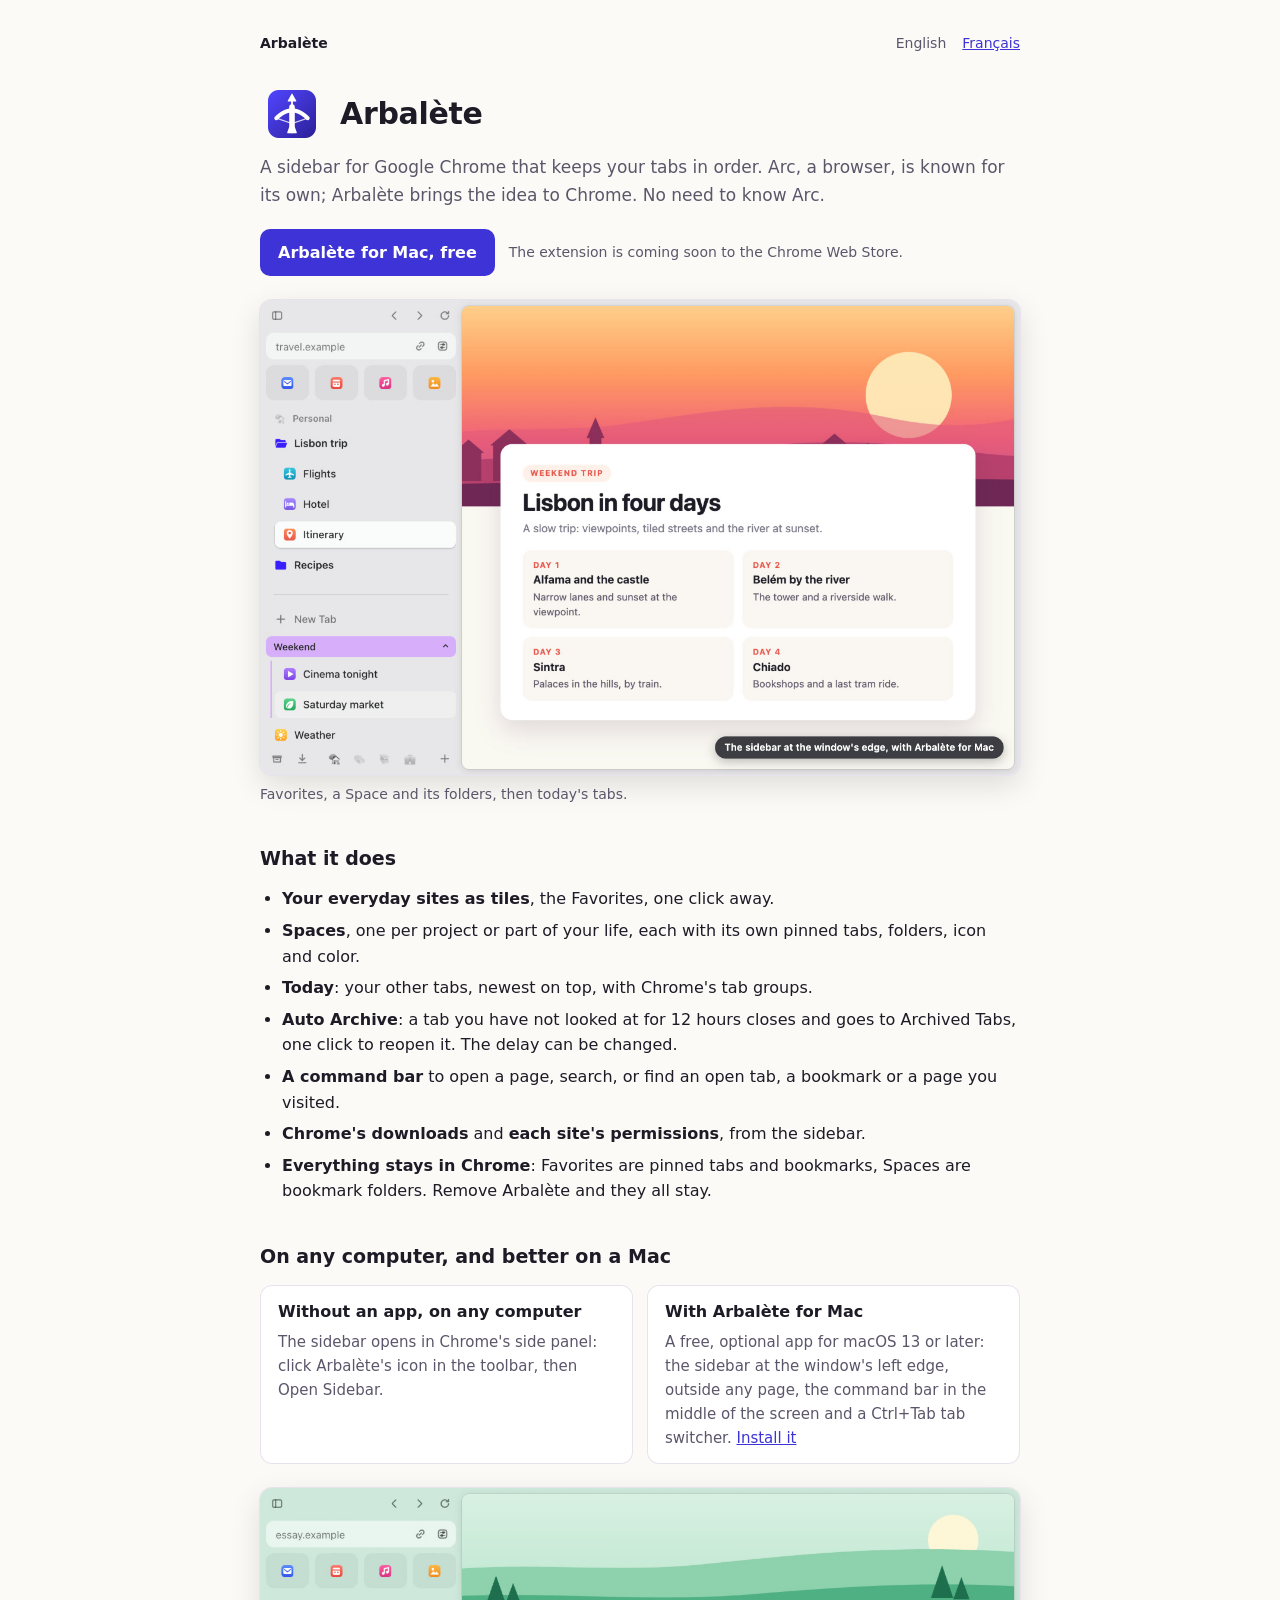
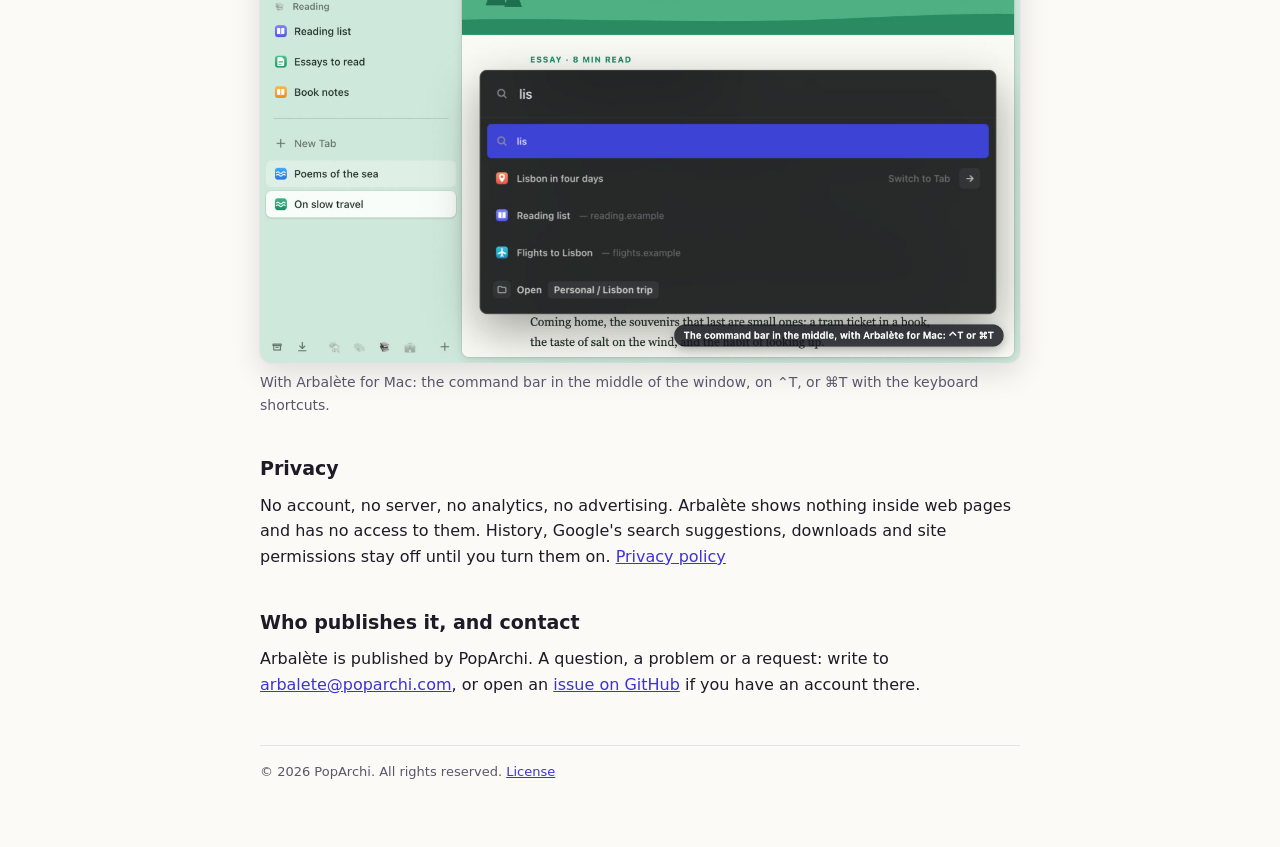
==== commit b2b7583a: "Update index.html" ====
--- a/index.html
+++ b/index.html
@@ -18,6 +18,9 @@
     <meta property="og:locale" content="en_US" />
     <meta property="og:locale:alternate" content="fr_FR" />
     <meta name="twitter:card" content="summary_large_image" />
+    <!-- Google Search Console's proof that PopArchi's Google account manages the site (the property
+         https://poparchi.github.io/arbalete/): keep it, or the property goes unverified. -->
+    <meta name="google-site-verification" content="4EBdYXj-_jf0NFzKTgji6r4wzGng71Bde3SK9NsDh-w" />
     <link rel="icon" href="icon-128.png" />
     <link rel="stylesheet" href="site.css" />
     <!-- The site's home page, https://poparchi.github.io/arbalete/ (docs/public-index-fr.html in
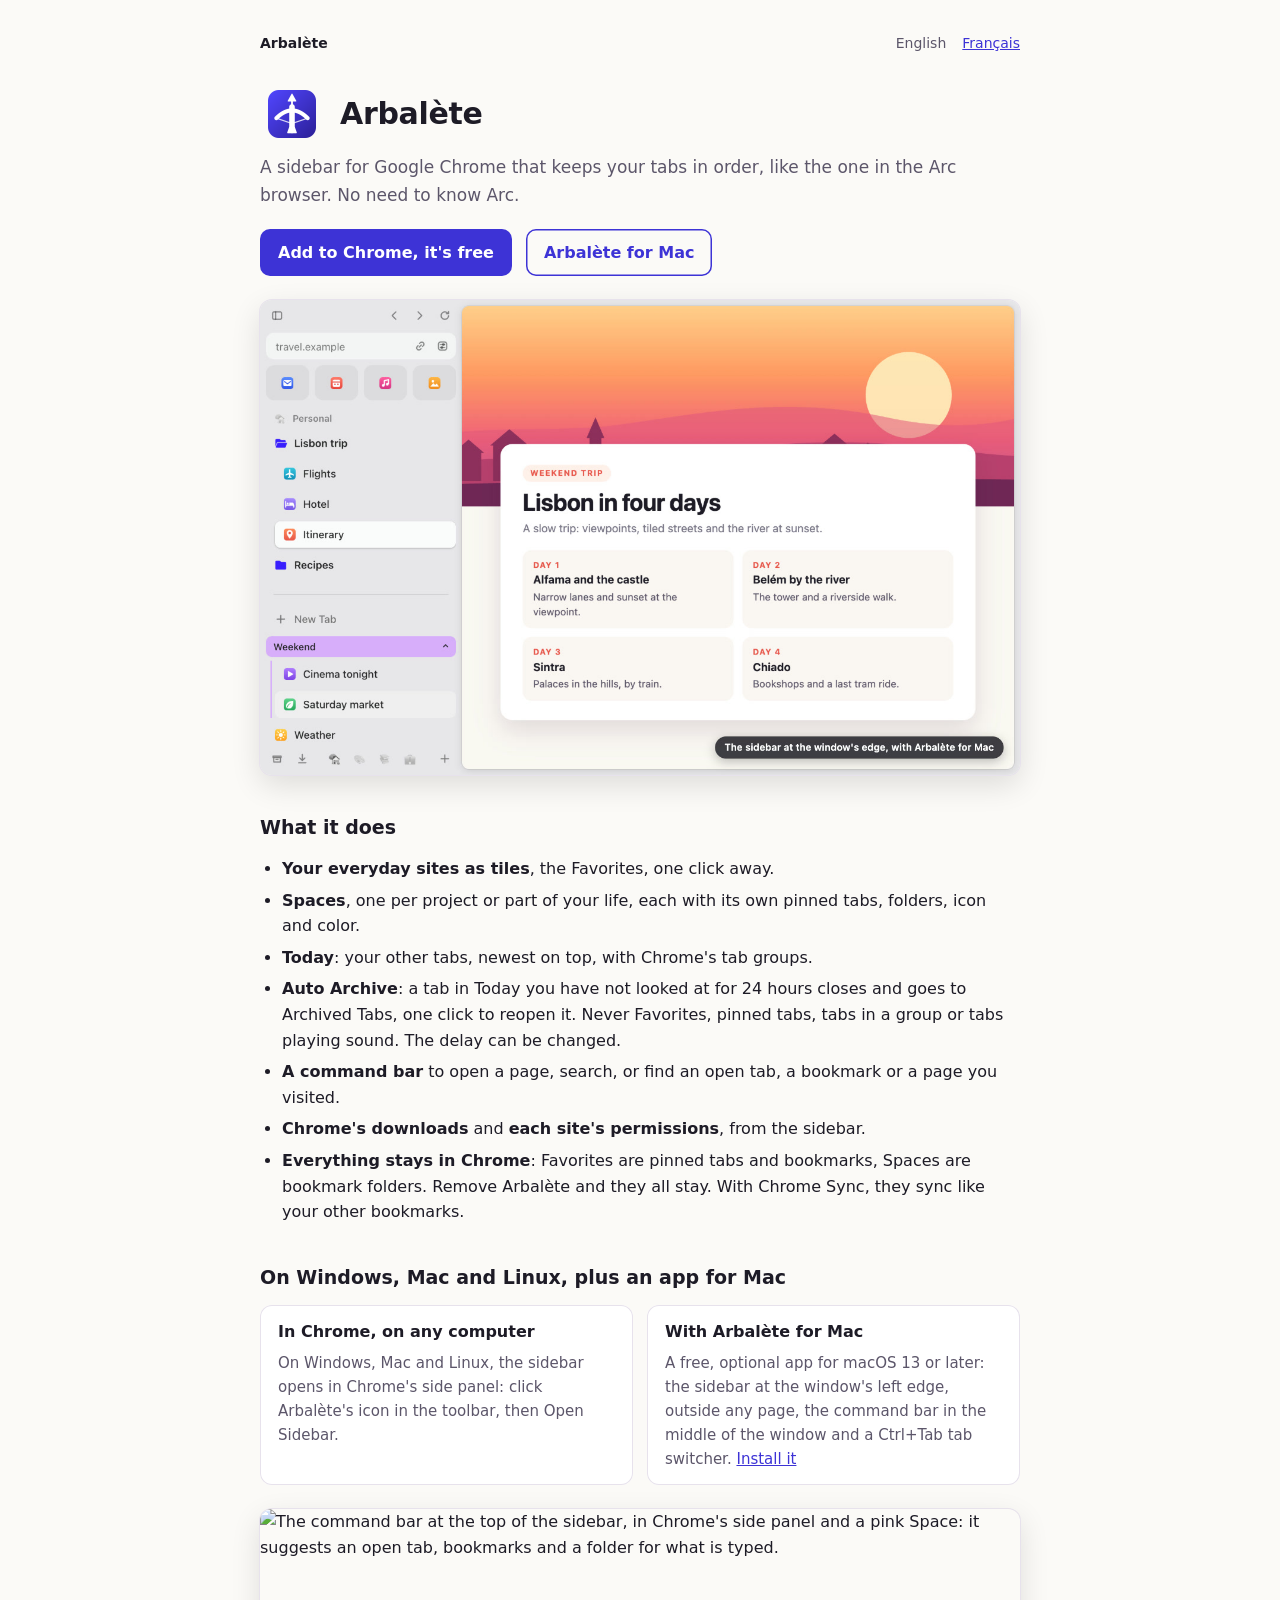
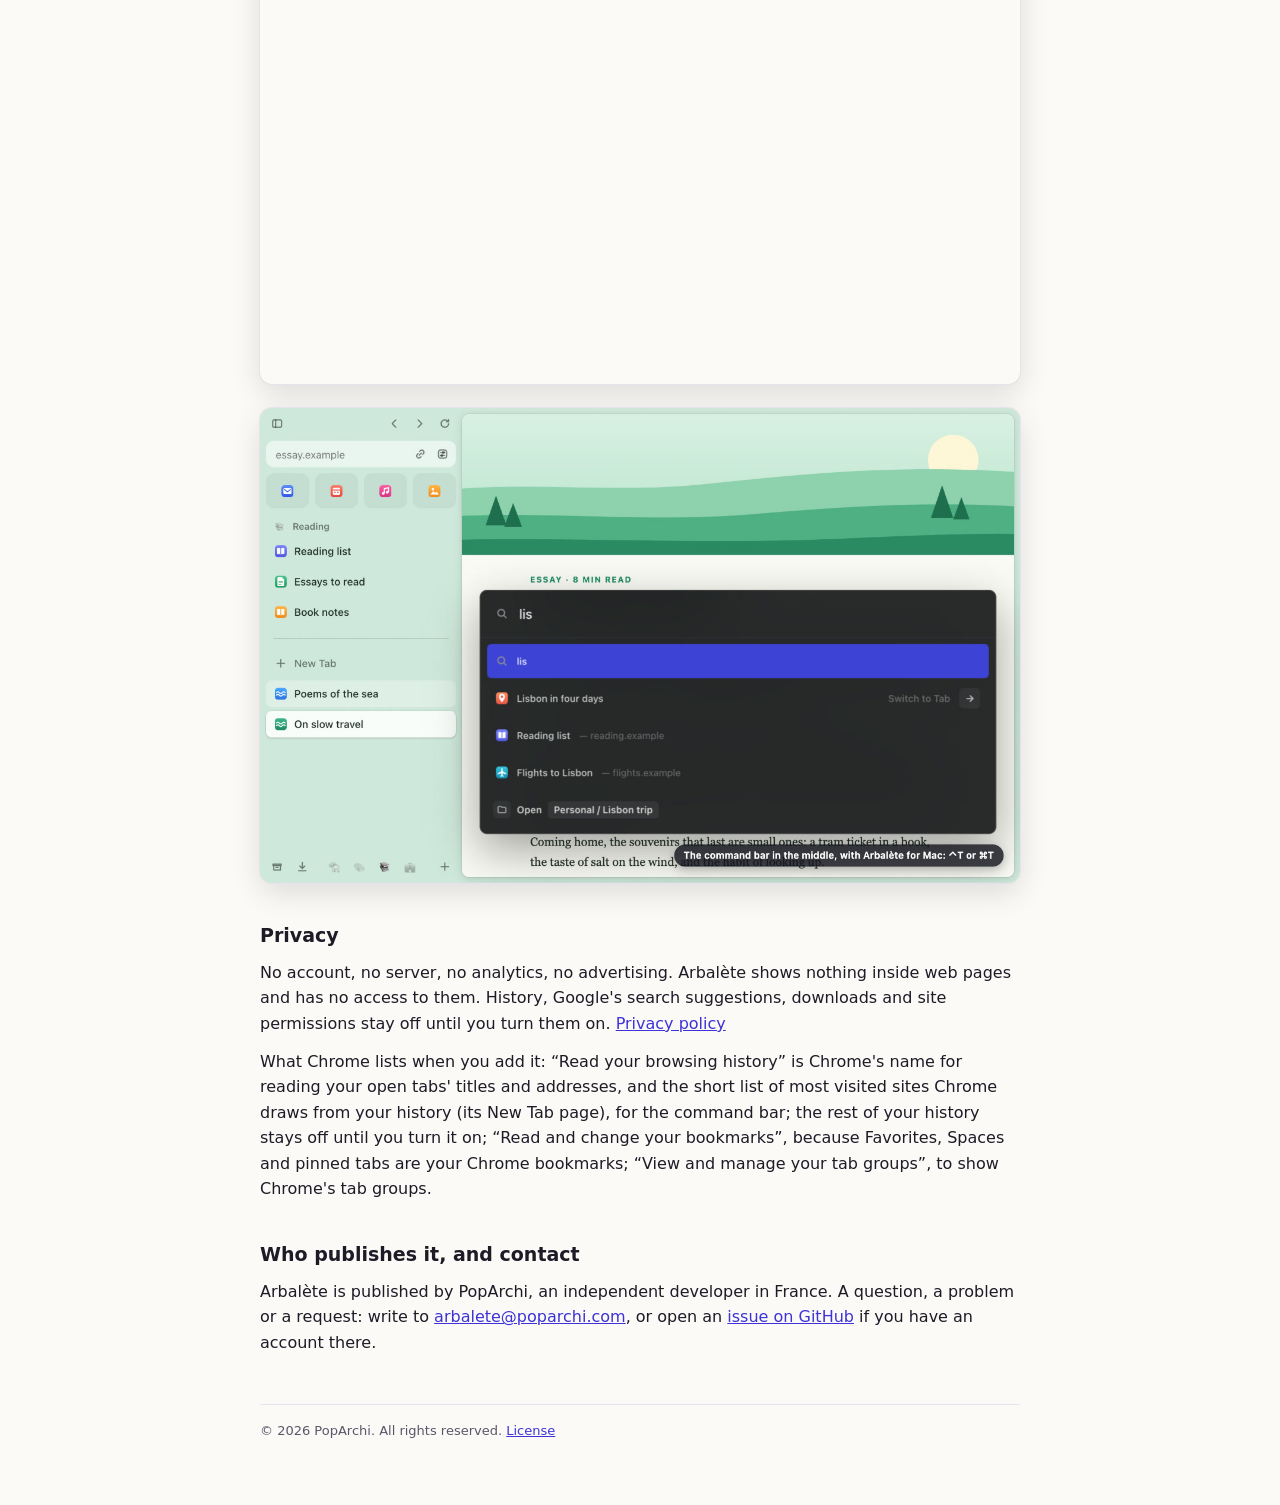
==== commit 10e6c08a: "Update index.html" ====
--- a/index.html
+++ b/index.html
@@ -54,15 +54,14 @@
       </script>
 
       <header><img src="icon-128.png" alt="" /><h1>Arbalète</h1></header>
-      <p class="lead">A sidebar for Google Chrome that keeps your tabs in order. Arc, a browser, is known for its own; Arbalète brings the idea to Chrome. No need to know Arc.</p>
+      <p class="lead">A sidebar for Google Chrome that keeps your tabs in order, like the one in the Arc browser. No need to know Arc.</p>
       <div class="actions">
-        <a class="cta" href="mac/">Arbalète for Mac, free</a>
-        <span class="soon">The extension is coming soon to the Chrome Web Store.</span>
+        <a class="cta" href="https://chromewebstore.google.com/detail/jnhllkobhicebmnkamcajgblljiigeed">Add to Chrome, it's free</a>
+        <a class="cta secondary" href="mac/">Arbalète for Mac</a>
       </div>
 
       <figure>
-        <img src="site/sidebar-en.jpg" width="1280" height="800" alt="Arbalète's sidebar on the left of a page: Favorites as tiles, an open folder of the Personal Space and today's tabs." />
-        <figcaption>Favorites, a Space and its folders, then today's tabs.</figcaption>
+        <img src="site/sidebar-en.jpg" width="1280" height="800" alt="Arbalète in Chrome's side panel, at the right of a page: Favorites as tiles, an open folder of the Personal Space and today's tabs." />
       </figure>
 
       <h2>What it does</h2>
@@ -70,33 +69,36 @@
         <li><strong>Your everyday sites as tiles</strong>, the Favorites, one click away.</li>
         <li><strong>Spaces</strong>, one per project or part of your life, each with its own pinned tabs, folders, icon and color.</li>
         <li><strong>Today</strong>: your other tabs, newest on top, with Chrome's tab groups.</li>
-        <li><strong>Auto Archive</strong>: a tab you have not looked at for 12 hours closes and goes to Archived Tabs, one click to reopen it. The delay can be changed.</li>
+        <li><strong>Auto Archive</strong>: a tab in Today you have not looked at for 24 hours closes and goes to Archived Tabs, one click to reopen it. Never Favorites, pinned tabs, tabs in a group or tabs playing sound. The delay can be changed.</li>
         <li><strong>A command bar</strong> to open a page, search, or find an open tab, a bookmark or a page you visited.</li>
         <li><strong>Chrome's downloads</strong> and <strong>each site's permissions</strong>, from the sidebar.</li>
-        <li><strong>Everything stays in Chrome</strong>: Favorites are pinned tabs and bookmarks, Spaces are bookmark folders. Remove Arbalète and they all stay.</li>
+        <li><strong>Everything stays in Chrome</strong>: Favorites are pinned tabs and bookmarks, Spaces are bookmark folders. Remove Arbalète and they all stay. With Chrome Sync, they sync like your other bookmarks.</li>
       </ul>
 
-      <h2>On any computer, and better on a Mac</h2>
+      <h2>On Windows, Mac and Linux, plus an app for Mac</h2>
       <div class="modes">
         <div>
-          <h3>Without an app, on any computer</h3>
-          <p>The sidebar opens in Chrome's side panel: click Arbalète's icon in the toolbar, then Open Sidebar.</p>
+          <h3>In Chrome, on any computer</h3>
+          <p>On Windows, Mac and Linux, the sidebar opens in Chrome's side panel: click Arbalète's icon in the toolbar, then Open Sidebar.</p>
         </div>
         <div>
           <h3>With Arbalète for Mac</h3>
-          <p>A free, optional app for macOS 13 or later: the sidebar at the window's left edge, outside any page, the command bar in the middle of the screen and a Ctrl+Tab tab switcher. <a href="mac/">Install it</a></p>
+          <p>A free, optional app for macOS 13 or later: the sidebar at the window's left edge, outside any page, the command bar in the middle of the window and a Ctrl+Tab tab switcher. <a href="mac/">Install it</a></p>
         </div>
       </div>
       <figure>
+        <img src="site/command-bar-panel-en.jpg" width="1280" height="800" alt="The command bar at the top of the sidebar, in Chrome's side panel and a pink Space: it suggests an open tab, bookmarks and a folder for what is typed." loading="lazy" />
+      </figure>
+      <figure>
         <img src="site/command-bar-en.jpg" width="1280" height="800" alt="The command bar in the middle of the window, offering an open tab, bookmarks and a folder for the typed text." loading="lazy" />
-        <figcaption>With Arbalète for Mac: the command bar in the middle of the window, on ⌃T, or ⌘T with the keyboard shortcuts.</figcaption>
       </figure>
 
       <h2>Privacy</h2>
       <p>No account, no server, no analytics, no advertising. Arbalète shows nothing inside web pages and has no access to them. History, Google's search suggestions, downloads and site permissions stay off until you turn them on. <a href="privacy/">Privacy policy</a></p>
+      <p>What Chrome lists when you add it: “Read your browsing history” is Chrome's name for reading your open tabs' titles and addresses, and the short list of most visited sites Chrome draws from your history (its New Tab page), for the command bar; the rest of your history stays off until you turn it on; “Read and change your bookmarks”, because Favorites, Spaces and pinned tabs are your Chrome bookmarks; “View and manage your tab groups”, to show Chrome's tab groups.</p>
 
       <h2>Who publishes it, and contact</h2>
-      <p>Arbalète is published by PopArchi. A question, a problem or a request: write to <a href="mailto:arbalete@poparchi.com">arbalete@poparchi.com</a>, or open an <a href="https://github.com/poparchi/arbalete/issues">issue on GitHub</a> if you have an account there.</p>
+      <p>Arbalète is published by PopArchi, an independent developer in France. A question, a problem or a request: write to <a href="mailto:arbalete@poparchi.com">arbalete@poparchi.com</a>, or open an <a href="https://github.com/poparchi/arbalete/issues">issue on GitHub</a> if you have an account there.</p>
 
       <p class="notice">© 2026 PopArchi. All rights reserved. <a href="https://github.com/poparchi/arbalete/blob/main/LICENSE">License</a></p>
     </main>
--- a/site.css
+++ b/site.css
@@ -22,7 +22,6 @@
 .actions { display: flex; flex-wrap: wrap; gap: 10px 14px; align-items: center; margin: 20px 0 0; }
 .cta { display: inline-block; padding: 11px 18px; border-radius: 10px; background: var(--accent); color: var(--on-accent); font-weight: 650; text-decoration: none; }
 .cta.secondary { background: transparent; color: var(--accent); box-shadow: inset 0 0 0 1.5px var(--accent); }
-.soon { font-size: 14px; color: var(--muted); }
 figure { margin: 24px 0 0; }
 figure img { display: block; width: 100%; height: auto; border-radius: 12px; box-shadow: 0 0 0 1px var(--line), 0 10px 30px rgb(0 0 0 / 0.12); }
 figcaption { margin-top: 8px; font-size: 14px; color: var(--muted); }
